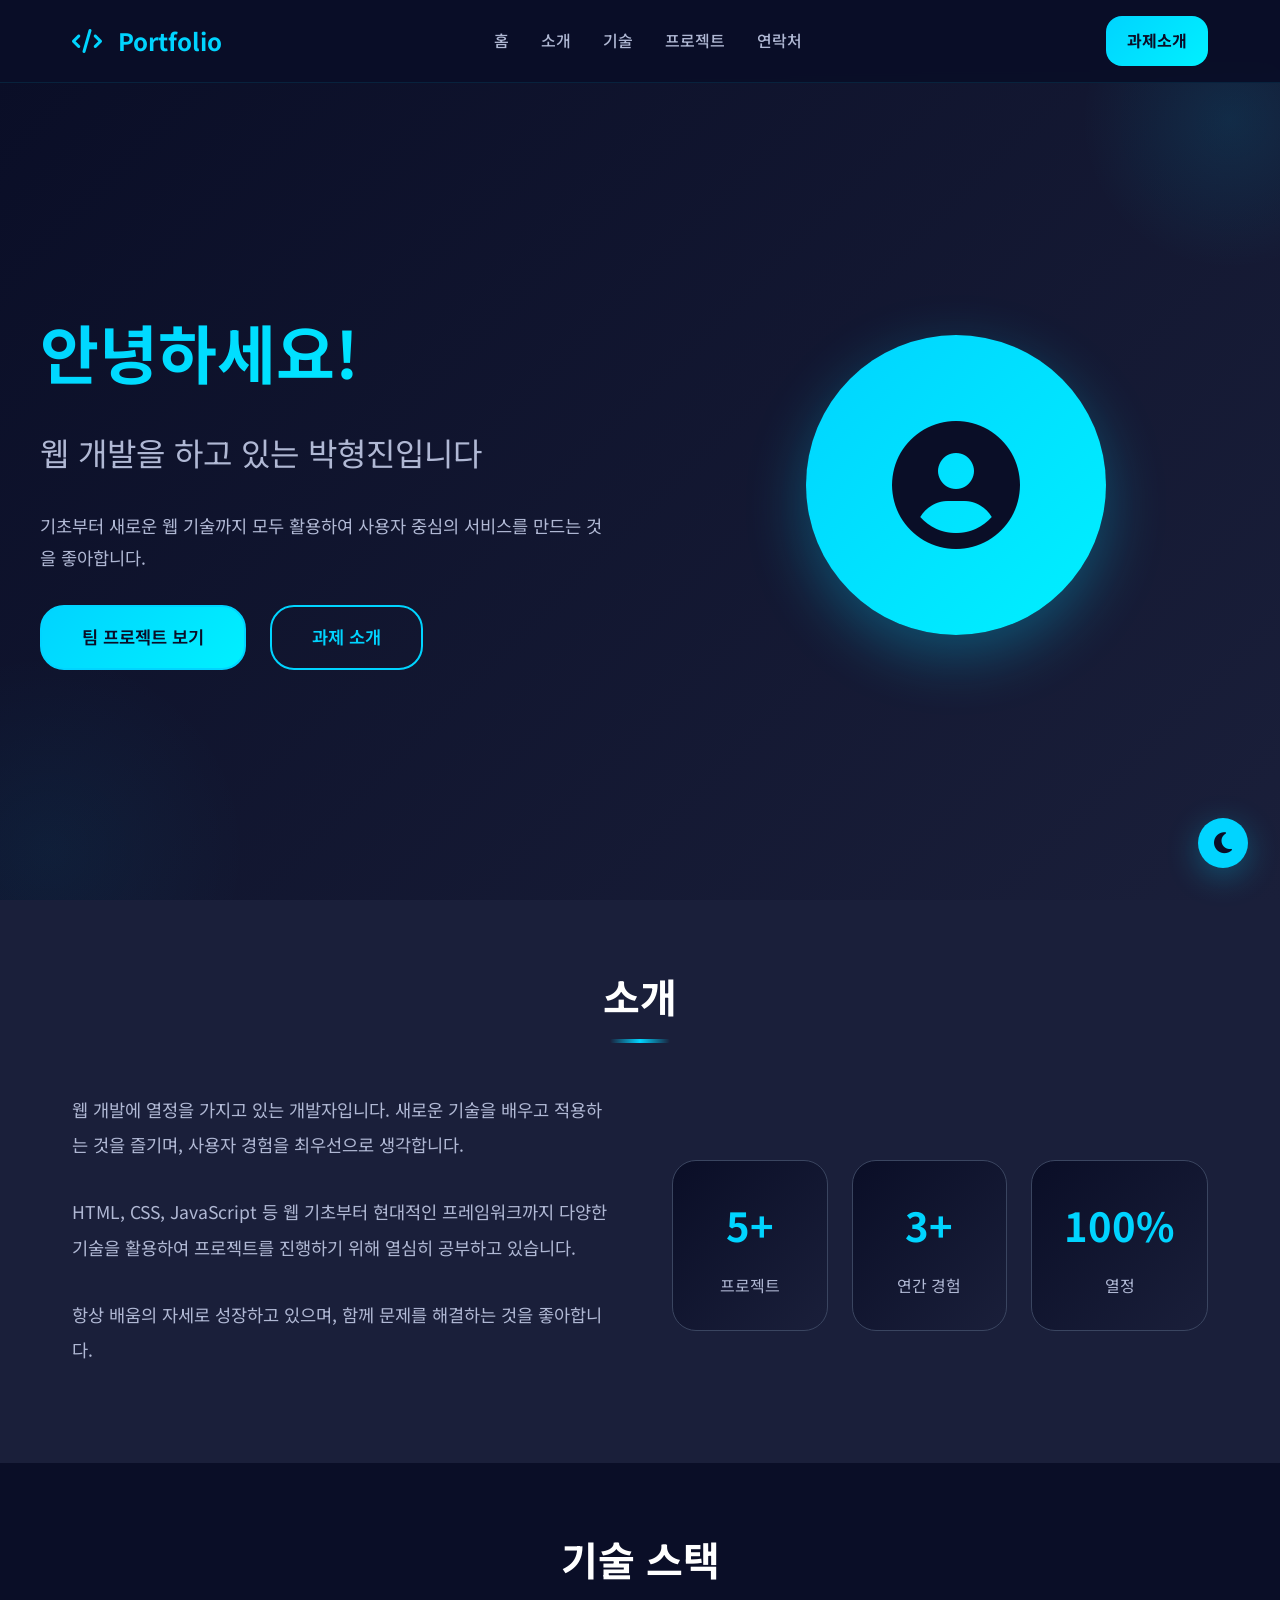
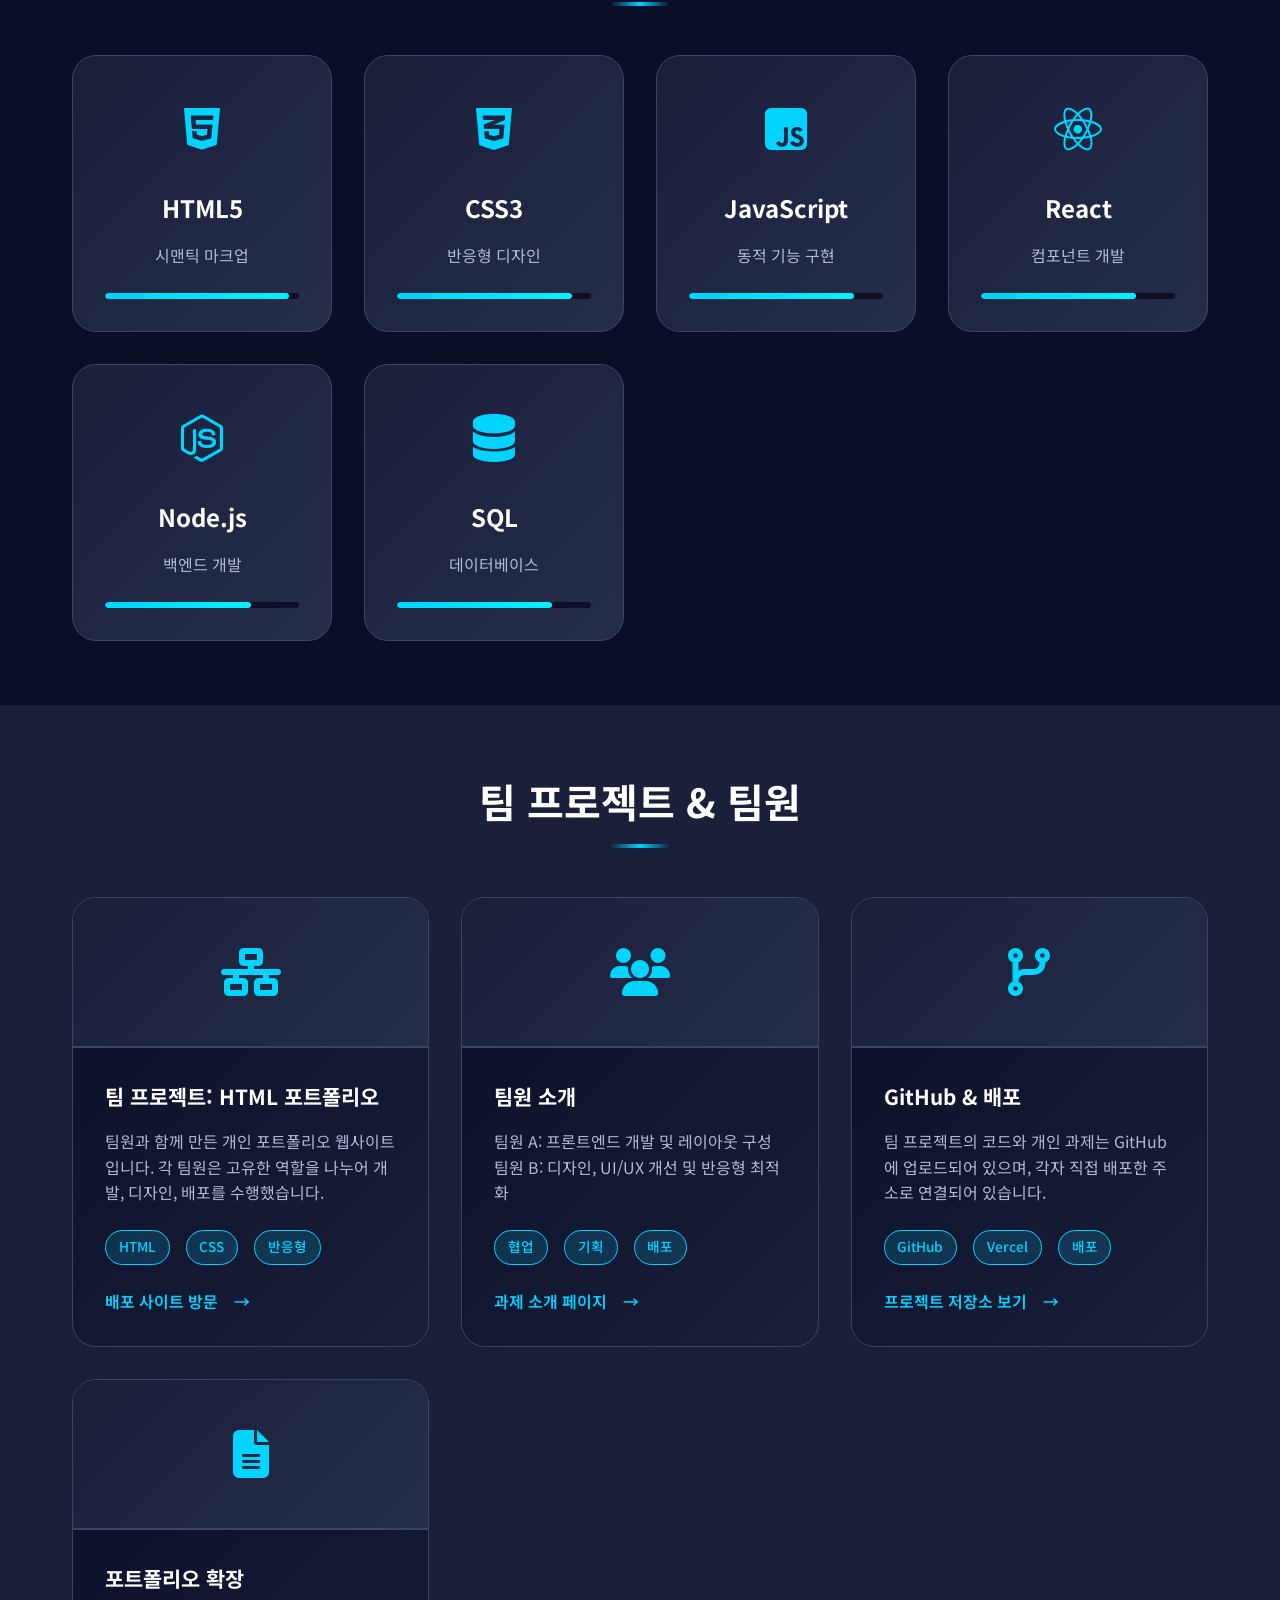
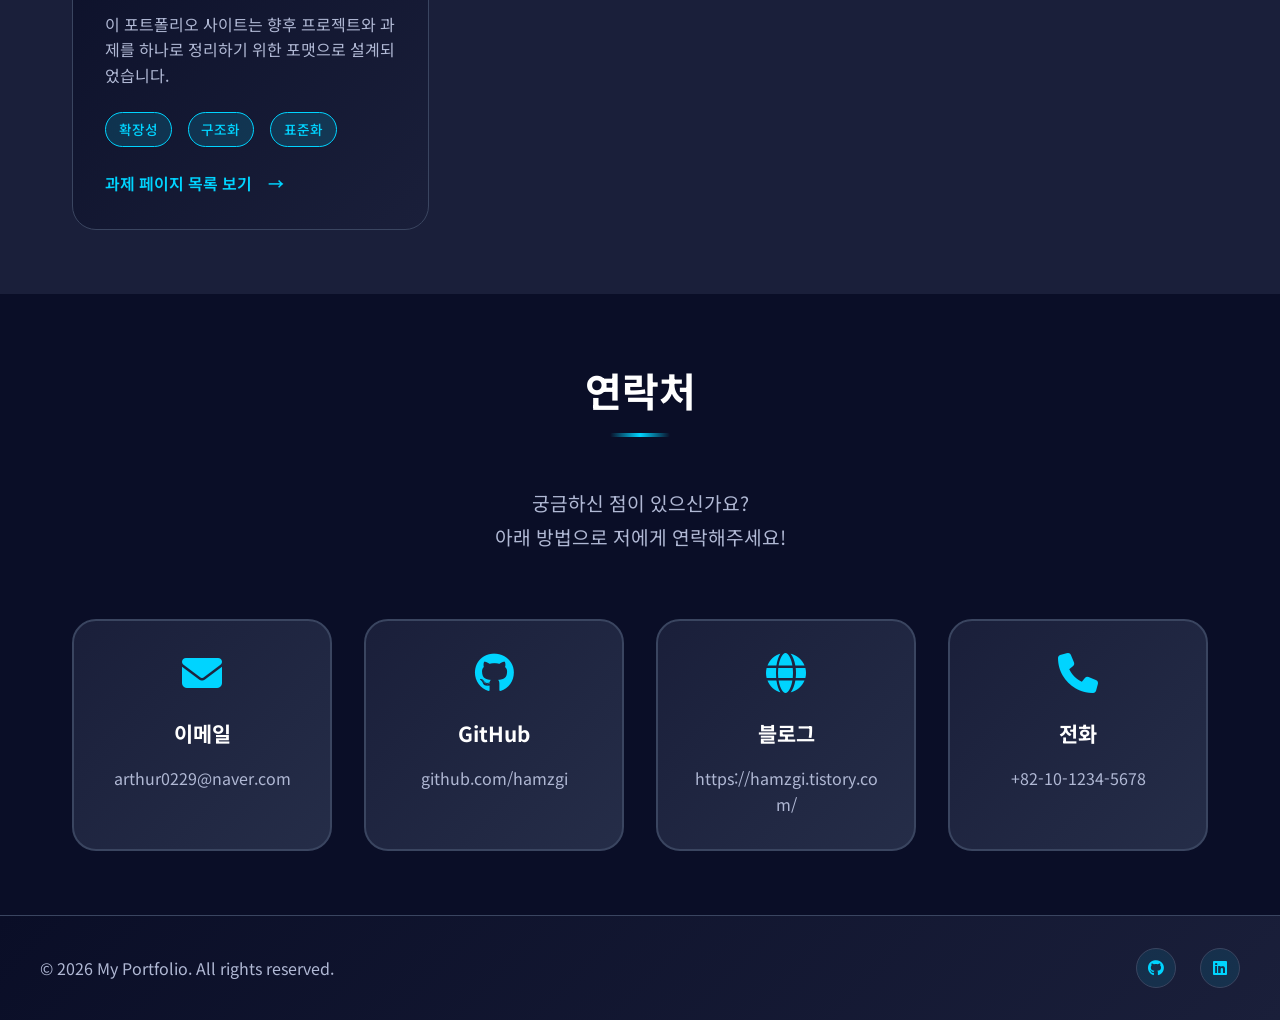
==== index.html @ 6f4d3cb2 "chore: 프로필 이미지용 사진 디렉 추가, 문구 살짝 수정" ====
<!DOCTYPE html>
<html lang="ko">
<head>
    <meta charset="UTF-8">
    <meta name="viewport" content="width=device-width, initial-scale=1.0">
    <title>포트폴리오 - 개인 자기소개</title>
    
    <!-- Google Fonts -->
    <link href="https://fonts.googleapis.com/css2?family=Noto+Sans+KR:wght@400;500;700&family=Poppins:wght@400;600;700&display=swap" rel="stylesheet">
    
    <!-- Font Awesome -->
    <link rel="stylesheet" href="https://cdnjs.cloudflare.com/ajax/libs/font-awesome/6.4.0/css/all.min.css">
    
    <link rel="stylesheet" href="style.css">
</head>
<body>
    <!-- 다크모드 토글 버튼 -->
    <button class="theme-toggle" id="themeToggle" aria-label="테마 전환">
        <i class="fas fa-moon"></i>
    </button>

    <!-- Header & Navigation -->
    <header class="header">
        <nav class="navbar">
            <div class="nav-container">
                <a href="#home" class="logo">
                    <i class="fas fa-code"></i> Portfolio
                </a>
                <ul class="nav-menu">
                    <li><a href="#home" class="nav-link">홈</a></li>
                    <li><a href="#about" class="nav-link">소개</a></li>
                    <li><a href="#skills" class="nav-link">기술</a></li>
                    <li><a href="#projects" class="nav-link">프로젝트</a></li>
                    <li><a href="#contact" class="nav-link">연락처</a></li>
                </ul>
                <a href="assignments.html" class="nav-cta">과제소개</a>
                <div class="hamburger" id="hamburger">
                    <span></span>
                    <span></span>
                    <span></span>
                </div>
            </div>
        </nav>
    </header>

    <!-- Main Content -->
    <main>
        <!-- Hero Section -->
        <section id="home" class="hero">
            <div class="hero-content">
                <div class="hero-text">
                    <h1 class="hero-title">안녕하세요!</h1>
                    <p class="hero-subtitle">웹 개발을 하고 있는 박형진입니다</p>
                    <p class="hero-description">
                        기초부터 새로운 웹 기술까지 모두 활용하여 사용자 중심의 서비스를 만드는 것을 좋아합니다.
                    </p>
                    <div class="hero-buttons">
                        <a href="#projects" class="btn btn-primary">팀 프로젝트 보기</a>
                        <a href="assignments.html" class="btn btn-secondary">과제 소개</a>
                    </div>
                </div>
                <div class="hero-visual">
                    <div class="hero-avatar">
                        <i class="fas fa-user-circle"></i>
                    </div>
                </div>
            </div>
        </section>

        <!-- About Section -->
        <section id="about" class="about">
            <div class="container">
                <h2 class="section-title">소개</h2>
                <div class="about-content">
                    <div class="about-text">
                        <p>
                            웹 개발에 열정을 가지고 있는 개발자입니다. 
                            새로운 기술을 배우고 적용하는 것을 즐기며, 
                            사용자 경험을 최우선으로 생각합니다.
                        </p>
                        <p>
                            HTML, CSS, JavaScript 등 웹 기초부터 
                            현대적인 프레임워크까지 다양한 기술을 활용하여 
                            프로젝트를 진행하기 위해 열심히 공부하고 있습니다.
                        </p>
                        <p>
                            항상 배움의 자세로 성장하고 있으며, 
                            함께 문제를 해결하는 것을 좋아합니다.
                        </p>
                    </div>
                    <div class="about-stats">
                        <div class="stat-card">
                            <div class="stat-number">5+</div>
                            <div class="stat-label">프로젝트</div>
                        </div>
                        <div class="stat-card">
                            <div class="stat-number">3+</div>
                            <div class="stat-label">연간 경험</div>
                        </div>
                        <div class="stat-card">
                            <div class="stat-number">100%</div>
                            <div class="stat-label">열정</div>
                        </div>
                    </div>
                </div>
            </div>
        </section>

        <!-- Skills Section -->
        <section id="skills" class="skills">
            <div class="container">
                <h2 class="section-title">기술 스택</h2>
                <div class="skills-grid">
                    <!-- Frontend -->
                    <div class="skill-card">
                        <div class="skill-icon">
                            <i class="fab fa-html5"></i>
                        </div>
                        <h3>HTML5</h3>
                        <p>시맨틱 마크업</p>
                        <div class="skill-bar">
                            <div class="skill-progress" style="--progress: 95%"></div>
                        </div>
                    </div>

                    <div class="skill-card">
                        <div class="skill-icon">
                            <i class="fab fa-css3-alt"></i>
                        </div>
                        <h3>CSS3</h3>
                        <p>반응형 디자인</p>
                        <div class="skill-bar">
                            <div class="skill-progress" style="--progress: 90%"></div>
                        </div>
                    </div>

                    <div class="skill-card">
                        <div class="skill-icon">
                            <i class="fab fa-js-square"></i>
                        </div>
                        <h3>JavaScript</h3>
                        <p>동적 기능 구현</p>
                        <div class="skill-bar">
                            <div class="skill-progress" style="--progress: 85%"></div>
                        </div>
                    </div>

                    <div class="skill-card">
                        <div class="skill-icon">
                            <i class="fab fa-react"></i>
                        </div>
                        <h3>React</h3>
                        <p>컴포넌트 개발</p>
                        <div class="skill-bar">
                            <div class="skill-progress" style="--progress: 80%"></div>
                        </div>
                    </div>

                    <div class="skill-card">
                        <div class="skill-icon">
                            <i class="fab fa-node-js"></i>
                        </div>
                        <h3>Node.js</h3>
                        <p>백엔드 개발</p>
                        <div class="skill-bar">
                            <div class="skill-progress" style="--progress: 75%"></div>
                        </div>
                    </div>

                    <div class="skill-card">
                        <div class="skill-icon">
                            <i class="fas fa-database"></i>
                        </div>
                        <h3>SQL</h3>
                        <p>데이터베이스</p>
                        <div class="skill-bar">
                            <div class="skill-progress" style="--progress: 80%"></div>
                        </div>
                    </div>
                </div>
            </div>
        </section>

        <!-- Projects Section -->
        <section id="projects" class="projects">
            <div class="container">
                <h2 class="section-title">팀 프로젝트 & 팀원</h2>
                <div class="projects-grid">
                    <div class="project-card">
                        <div class="project-image">
                            <i class="fas fa-network-wired"></i>
                        </div>
                        <div class="project-content">
                            <h3>팀 프로젝트: HTML 포트폴리오</h3>
                            <p>
                                팀원과 함께 만든 개인 포트폴리오 웹사이트입니다.
                                각 팀원은 고유한 역할을 나누어 개발, 디자인, 배포를 수행했습니다.
                            </p>
                            <div class="project-tags">
                                <span class="tag">HTML</span>
                                <span class="tag">CSS</span>
                                <span class="tag">반응형</span>
                            </div>
                            <a href="https://4-html-psi.vercel.app/" target="_blank" rel="noopener noreferrer" class="project-link">배포 사이트 방문</a>
                        </div>
                    </div>

                    <div class="project-card">
                        <div class="project-image">
                            <i class="fas fa-users"></i>
                        </div>
                        <div class="project-content">
                            <h3>팀원 소개</h3>
                            <p>
                                팀원 A: 프론트엔드 개발 및 레이아웃 구성
                                팀원 B: 디자인, UI/UX 개선 및 반응형 최적화
                            </p>
                            <div class="project-tags">
                                <span class="tag">협업</span>
                                <span class="tag">기획</span>
                                <span class="tag">배포</span>
                            </div>
                            <a href="assignments.html" class="project-link">과제 소개 페이지</a>
                        </div>
                    </div>

                    <div class="project-card">
                        <div class="project-image">
                            <i class="fas fa-code-branch"></i>
                        </div>
                        <div class="project-content">
                            <h3>GitHub & 배포</h3>
                            <p>
                                팀 프로젝트의 코드와 개인 과제는 GitHub에 업로드되어 있으며,
                                각자 직접 배포한 주소로 연결되어 있습니다.
                            </p>
                            <div class="project-tags">
                                <span class="tag">GitHub</span>
                                <span class="tag">Vercel</span>
                                <span class="tag">배포</span>
                            </div>
                            <a href="https://github.com/hamzgi/-4.-HTML-" target="_blank" rel="noopener noreferrer" class="project-link">프로젝트 저장소 보기</a>
                        </div>
                    </div>

                    <div class="project-card">
                        <div class="project-image">
                            <i class="fas fa-file-alt"></i>
                        </div>
                        <div class="project-content">
                            <h3>포트폴리오 확장</h3>
                            <p>
                                이 포트폴리오 사이트는 향후 프로젝트와 과제를
                                하나로 정리하기 위한 포맷으로 설계되었습니다.
                            </p>
                            <div class="project-tags">
                                <span class="tag">확장성</span>
                                <span class="tag">구조화</span>
                                <span class="tag">표준화</span>
                            </div>
                            <a href="assignments.html" class="project-link">과제 페이지 목록 보기</a>
                        </div>
                    </div>
                </div>
            </div>
        </section>

        <!-- Contact Section -->
        <section id="contact" class="contact">
            <div class="container">
                <h2 class="section-title">연락처</h2>
                <div class="contact-content">
                    <p class="contact-intro">
                        궁금하신 점이 있으신가요?<br>
                        아래 방법으로 저에게 연락해주세요!
                    </p>
                    <div class="contact-methods">
                        <a href="mailto:arthur0229@naver.com" class="contact-card">
                            <i class="fas fa-envelope"></i>
                            <h3>이메일</h3>
                            <p>arthur0229@naver.com</p>
                        </a>
                        <a href="https://github.com/hamzgi" target="_blank" rel="noopener noreferrer" class="contact-card">
                            <i class="fab fa-github"></i>
                            <h3>GitHub</h3>
                            <p>github.com/hamzgi</p>
                        </a>
                        <a href="https://hamzgi.tistory.com/" target="_blank" rel="noopener noreferrer" class="contact-card">
                            <i class="fas fa-globe"></i>
                            <h3>블로그</h3>
                            <p>https://hamzgi.tistory.com/</p>
                        </a>
                        <a href="tel:+82-10-1234-5678" class="contact-card">
                            <i class="fas fa-phone"></i>
                            <h3>전화</h3>
                            <p>+82-10-1234-5678</p>
                        </a>
                    </div>
                </div>
            </div>
        </section>
    </main>

    <!-- Footer -->
    <footer class="footer">
        <div class="footer-content">
            <p>&copy; 2026 My Portfolio. All rights reserved.</p>
            <div class="social-links">
                <a href="https://github.com" target="_blank" rel="noopener noreferrer" aria-label="GitHub">
                    <i class="fab fa-github"></i>
                </a>
                <a href="https://www.linkedin.com/in/%ED%98%95%EC%A7%84-%EB%B0%95-b14102368/" target="_blank" rel="noopener noreferrer" aria-label="LinkedIn">
                    <i class="fab fa-linkedin"></i>
                </a>
            </div>
        </div>
    </footer>

    <script src="script.js"></script>
</body>
</html>
---- style.css ----
:root {
    /* Colors - Dark Mode */
    --bg-primary: #0a0e27;
    --bg-secondary: #1a1f3a;
    --bg-tertiary: #252d48;
    --text-primary: #ffffff;
    --text-secondary: #b0b8d4;
    --accent: #00d4ff;
    --accent-hover: #00f0ff;
    --border-color: #3a4560;
    
    /* Light Mode Colors */
    --light-bg-primary: #ffffff;
    --light-bg-secondary: #f5f7fa;
    --light-bg-tertiary: #e8edf5;
    --light-text-primary: #0a0e27;
    --light-text-secondary: #5a6376;
    --light-border-color: #d4dce8;
    
    /* Spacing */
    --spacing-xs: 0.5rem;
    --spacing-sm: 1rem;
    --spacing-md: 1.5rem;
    --spacing-lg: 2rem;
    --spacing-xl: 3rem;
    --spacing-xxl: 4rem;
    
    /* Transitions */
    --transition: all 0.3s ease;
    --transition-smooth: all 0.5s cubic-bezier(0.25, 0.46, 0.45, 0.94);
    
    /* Border Radius */
    --radius-sm: 0.5rem;
    --radius-md: 1rem;
    --radius-lg: 1.5rem;
}

body.light-mode {
    --bg-primary: #ffffff;
    --bg-secondary: #f5f7fa;
    --bg-tertiary: #e8edf5;
    --text-primary: #0a0e27;
    --text-secondary: #5a6376;
    --border-color: #d4dce8;
}

* {
    margin: 0;
    padding: 0;
    box-sizing: border-box;
}

html {
    scroll-behavior: smooth;
}

body {
    font-family: 'Noto Sans KR', sans-serif;
    background-color: var(--bg-primary);
    color: var(--text-primary);
    line-height: 1.6;
    transition: var(--transition);
}

/* ==================== Header & Navigation ==================== */
.header {
    position: fixed;
    top: 0;
    left: 0;
    right: 0;
    background-color: rgba(10, 14, 39, 0.95);
    backdrop-filter: blur(10px);
    z-index: 1000;
    border-bottom: 1px solid rgba(0, 212, 255, 0.1);
    transition: var(--transition);
}

body.light-mode .header {
    background-color: rgba(255, 255, 255, 0.95);
    border-bottom-color: rgba(0, 212, 255, 0.2);
}

.navbar {
    padding: 1rem 0;
}

.nav-container {
    max-width: 1200px;
    margin: 0 auto;
    padding: 0 var(--spacing-lg);
    display: flex;
    justify-content: space-between;
    align-items: center;
}

.logo {
    font-size: 1.5rem;
    font-weight: 700;
    color: var(--accent);
    text-decoration: none;
    display: flex;
    align-items: center;
    gap: var(--spacing-sm);
    transition: var(--transition);
}

.logo:hover {
    color: var(--accent-hover);
    transform: translateY(-2px);
}

.nav-menu {
    display: flex;
    list-style: none;
    gap: var(--spacing-lg);
}

.nav-link {
    text-decoration: none;
    color: var(--text-secondary);
    transition: var(--transition);
    font-weight: 500;
    position: relative;
}

.nav-cta {
    margin-left: var(--spacing-lg);
    padding: 0.75rem 1.3rem;
    border-radius: var(--radius-md);
    background: linear-gradient(135deg, var(--accent), var(--accent-hover));
    color: var(--bg-primary);
    text-decoration: none;
    font-weight: 700;
    transition: var(--transition);
}

.nav-cta:hover {
    transform: translateY(-2px);
    box-shadow: 0 10px 25px rgba(0, 212, 255, 0.25);
}

.nav-link:hover {
    color: var(--accent);
}

.nav-link::after {
    content: '';
    position: absolute;
    bottom: -5px;
    left: 0;
    width: 0;
    height: 2px;
    background-color: var(--accent);
    transition: width 0.3s ease;
}

.nav-link:hover::after {
    width: 100%;
}

.hamburger {
    display: none;
    flex-direction: column;
    cursor: pointer;
}

.hamburger span {
    width: 25px;
    height: 3px;
    background-color: var(--text-primary);
    margin: 3px 0;
    transition: var(--transition);
    border-radius: 2px;
}

.hamburger.active span:nth-child(1) {
    transform: rotate(-45deg) translate(-8px, 8px);
}

.hamburger.active span:nth-child(2) {
    opacity: 0;
}

.hamburger.active span:nth-child(3) {
    transform: rotate(45deg) translate(-7px, -7px);
}

/* Theme Toggle Button */
.theme-toggle {
    position: fixed;
    bottom: 2rem;
    right: 2rem;
    width: 50px;
    height: 50px;
    border-radius: 50%;
    background-color: var(--accent);
    border: none;
    color: var(--bg-primary);
    font-size: 1.5rem;
    cursor: pointer;
    display: flex;
    align-items: center;
    justify-content: center;
    z-index: 999;
    transition: var(--transition);
    box-shadow: 0 8px 32px rgba(0, 212, 255, 0.3);
}

.theme-toggle:hover {
    background-color: var(--accent-hover);
    transform: scale(1.1) rotate(20deg);
    box-shadow: 0 12px 40px rgba(0, 212, 255, 0.5);
}

/* ==================== Main Layout ==================== */
main {
    margin-top: 70px;
}

.container {
    max-width: 1200px;
    margin: 0 auto;
    padding: 0 var(--spacing-lg);
}

.section-title {
    font-size: 2.5rem;
    font-weight: 700;
    text-align: center;
    margin-bottom: var(--spacing-xxl);
    position: relative;
    display: inline-block;
    width: 100%;
}

.section-title::before {
    content: '';
    position: absolute;
    bottom: -15px;
    left: 50%;
    transform: translateX(-50%);
    width: 60px;
    height: 4px;
    background: linear-gradient(90deg, transparent, var(--accent), transparent);
    border-radius: 2px;
}

/* ==================== Hero Section ==================== */
.hero {
    padding: var(--spacing-xxl) var(--spacing-lg);
    min-height: calc(100vh - 70px);
    display: flex;
    align-items: center;
    justify-content: center;
    background: linear-gradient(135deg, var(--bg-primary) 0%, var(--bg-secondary) 100%);
    position: relative;
    overflow: hidden;
}

.hero::before {
    content: '';
    position: absolute;
    width: 300px;
    height: 300px;
    background: radial-gradient(circle, rgba(0, 212, 255, 0.1) 0%, transparent 70%);
    border-radius: 50%;
    top: -100px;
    right: -100px;
    animation: float 6s ease-in-out infinite;
}

.hero::after {
    content: '';
    position: absolute;
    width: 400px;
    height: 400px;
    background: radial-gradient(circle, rgba(0, 212, 255, 0.05) 0%, transparent 70%);
    border-radius: 50%;
    bottom: -150px;
    left: -150px;
    animation: float 8s ease-in-out infinite reverse;
}

.hero-content {
    display: grid;
    grid-template-columns: 1fr 1fr;
    gap: var(--spacing-xxl);
    align-items: center;
    position: relative;
    z-index: 1;
    max-width: 1200px;
    width: 100%;
}

.hero-title {
    font-size: 4rem;
    font-weight: 700;
    margin-bottom: var(--spacing-md);
    background: linear-gradient(135deg, var(--accent), var(--accent-hover));
    -webkit-background-clip: text;
    -webkit-text-fill-color: transparent;
    background-clip: text;
    animation: slideInUp 0.8s ease-out;
}

.hero-subtitle {
    font-size: 2rem;
    color: var(--text-secondary);
    margin-bottom: var(--spacing-lg);
    animation: slideInUp 0.8s ease-out 0.2s backwards;
}

.hero-description {
    font-size: 1.1rem;
    color: var(--text-secondary);
    margin-bottom: var(--spacing-lg);
    line-height: 1.8;
    animation: slideInUp 0.8s ease-out 0.4s backwards;
}

.hero-buttons {
    display: flex;
    gap: var(--spacing-md);
    margin-top: var(--spacing-lg);
    animation: slideInUp 0.8s ease-out 0.6s backwards;
}

.btn {
    padding: 1rem 2.5rem;
    border-radius: var(--radius-lg);
    font-size: 1.1rem;
    font-weight: 600;
    text-decoration: none;
    display: inline-flex;
    align-items: center;
    justify-content: center;
    cursor: pointer;
    border: none;
    transition: var(--transition);
    position: relative;
    overflow: hidden;
}

.btn::before {
    content: '';
    position: absolute;
    top: 0;
    left: -100%;
    width: 100%;
    height: 100%;
    background-color: rgba(255, 255, 255, 0.2);
    transition: left 0.3s ease;
}

.btn:hover::before {
    left: 100%;
}

.btn-primary {
    background: linear-gradient(135deg, var(--accent), var(--accent-hover));
    color: var(--bg-primary);
    border: 2px solid var(--accent);
}

.btn-primary:hover {
    box-shadow: 0 10px 30px rgba(0, 212, 255, 0.4);
    transform: translateY(-3px);
}

.btn-secondary {
    background-color: transparent;
    color: var(--accent);
    border: 2px solid var(--accent);
}

.btn-secondary:hover {
    background-color: rgba(0, 212, 255, 0.1);
    box-shadow: 0 10px 30px rgba(0, 212, 255, 0.2);
    transform: translateY(-3px);
}

.hero-visual {
    display: flex;
    justify-content: center;
    align-items: center;
}

.hero-avatar {
    width: 300px;
    height: 300px;
    border-radius: 50%;
    background: linear-gradient(135deg, var(--accent), var(--accent-hover));
    display: flex;
    align-items: center;
    justify-content: center;
    font-size: 8rem;
    color: var(--bg-primary);
    animation: float 4s ease-in-out infinite;
    box-shadow: 0 20px 60px rgba(0, 212, 255, 0.3);
    position: relative;
}

.hero-avatar::before {
    content: '';
    position: absolute;
    inset: -5px;
    border-radius: 50%;
    background: linear-gradient(90deg, var(--accent), var(--accent-hover), var(--accent));
    opacity: 0;
    animation: pulse 2s ease-in-out infinite;
}

/* ==================== About Section ==================== */
.about {
    padding: var(--spacing-xxl) var(--spacing-lg);
    background-color: var(--bg-secondary);
}

.about-content {
    display: grid;
    grid-template-columns: 1fr 1fr;
    gap: var(--spacing-xxl);
    align-items: center;
}

.about-text {
    font-size: 1.1rem;
    line-height: 2;
    color: var(--text-secondary);
}

.about-text p {
    margin-bottom: var(--spacing-lg);
    transition: var(--transition);
}

.about-text p:hover {
    color: var(--accent);
}

.about-stats {
    display: grid;
    grid-template-columns: repeat(3, 1fr);
    gap: var(--spacing-md);
}

.stat-card {
    background: linear-gradient(135deg, var(--bg-primary), var(--bg-secondary));
    padding: var(--spacing-lg);
    border-radius: var(--radius-lg);
    border: 1px solid var(--border-color);
    text-align: center;
    transition: var(--transition);
    cursor: pointer;
}

.stat-card:hover {
    border-color: var(--accent);
    transform: translateY(-5px);
    box-shadow: 0 10px 30px rgba(0, 212, 255, 0.2);
}

.stat-number {
    font-size: 2.5rem;
    font-weight: 700;
    color: var(--accent);
    margin-bottom: var(--spacing-sm);
}

.stat-label {
    color: var(--text-secondary);
    font-size: 1rem;
}

/* ==================== Skills Section ==================== */
.skills {
    padding: var(--spacing-xxl) var(--spacing-lg);
}

.skills-grid {
    display: grid;
    grid-template-columns: repeat(auto-fit, minmax(250px, 1fr));
    gap: var(--spacing-lg);
}

.skill-card {
    background: linear-gradient(135deg, var(--bg-secondary), var(--bg-tertiary));
    padding: var(--spacing-lg);
    border-radius: var(--radius-lg);
    border: 1px solid var(--border-color);
    text-align: center;
    transition: var(--transition);
    cursor: pointer;
    position: relative;
    overflow: hidden;
    text-decoration: none;
    color: inherit;
    display: block;
}

.skill-card::before {
    content: '';
    position: absolute;
    top: -100%;
    left: 0;
    right: 0;
    height: 2px;
    background: linear-gradient(90deg, transparent, var(--accent), transparent);
    transition: top 0.6s ease;
}

.skill-card:hover {
    border-color: var(--accent);
    transform: translateY(-8px);
    box-shadow: 0 15px 40px rgba(0, 212, 255, 0.2);
}

.skill-card:hover::before {
    top: 0;
}

.skill-icon {
    font-size: 3rem;
    color: var(--accent);
    margin-bottom: var(--spacing-md);
    transition: var(--transition);
}

.skill-card:hover .skill-icon {
    transform: scale(1.2) rotateY(360deg);
    animation: spin 0.6s ease-in-out;
}

.skill-card h3 {
    font-size: 1.5rem;
    margin-bottom: var(--spacing-sm);
}

.skill-card p {
    color: var(--text-secondary);
    margin-bottom: var(--spacing-md);
}

.skill-bar {
    height: 6px;
    background-color: var(--bg-primary);
    border-radius: 3px;
    overflow: hidden;
    position: relative;
}

.skill-progress {
    height: 100%;
    background: linear-gradient(90deg, var(--accent), var(--accent-hover));
    border-radius: 3px;
    width: var(--progress);
    animation: fillProgress 1.5s ease-out forwards;
}

/* ==================== Projects Section ==================== */
.projects {
    padding: var(--spacing-xxl) var(--spacing-lg);
    background-color: var(--bg-secondary);
}

.projects-grid {
    display: grid;
    grid-template-columns: repeat(auto-fit, minmax(300px, 1fr));
    gap: var(--spacing-lg);
}

.project-card {
    background: linear-gradient(135deg, var(--bg-primary), var(--bg-secondary));
    border: 1px solid var(--border-color);
    border-radius: var(--radius-lg);
    overflow: hidden;
    transition: var(--transition);
    cursor: pointer;
    display: flex;
    flex-direction: column;
}

.project-card:hover {
    border-color: var(--accent);
    box-shadow: 0 20px 50px rgba(0, 212, 255, 0.3);
    transform: translateY(-10px);
}

.project-image {
    height: 150px;
    background: linear-gradient(135deg, var(--bg-secondary), var(--bg-tertiary));
    display: flex;
    align-items: center;
    justify-content: center;
    font-size: 3rem;
    color: var(--accent);
    border-bottom: 2px solid var(--border-color);
    transition: var(--transition);
}

.project-card:hover .project-image {
    background: linear-gradient(135deg, var(--accent), var(--accent-hover));
    color: var(--bg-primary);
    transform: scale(1.1);
}

.project-content {
    padding: var(--spacing-lg);
    flex-grow: 1;
    display: flex;
    flex-direction: column;
}

.project-content h3 {
    font-size: 1.3rem;
    margin-bottom: var(--spacing-sm);
    color: var(--text-primary);
}

.project-content p {
    color: var(--text-secondary);
    margin-bottom: var(--spacing-md);
    line-height: 1.6;
    flex-grow: 1;
}

.project-tags {
    display: flex;
    flex-wrap: wrap;
    gap: var(--spacing-sm);
    margin-bottom: var(--spacing-md);
}

.tag {
    display: inline-block;
    padding: 0.35rem 0.8rem;
    background-color: rgba(0, 212, 255, 0.15);
    color: var(--accent);
    border-radius: 20px;
    font-size: 0.85rem;
    font-weight: 500;
    transition: var(--transition);
    border: 1px solid var(--accent);
}

.tag:hover {
    background-color: rgba(0, 212, 255, 0.3);
    transform: translateY(-2px);
}

.project-link {
    color: var(--accent);
    text-decoration: none;
    font-weight: 600;
    display: inline-flex;
    align-items: center;
    gap: var(--spacing-sm);
    transition: var(--transition);
    align-self: flex-start;
}

.project-link:hover {
    color: var(--accent-hover);
    transform: translateX(5px);
}

.project-link::after {
    content: '→';
    transition: var(--transition);
}

.project-link:hover::after {
    transform: translateX(5px);
}

/* ==================== Contact Section ==================== */
.contact {
    padding: var(--spacing-xxl) var(--spacing-lg);
}

.contact-intro {
    text-align: center;
    font-size: 1.2rem;
    color: var(--text-secondary);
    margin-bottom: var(--spacing-xxl);
    line-height: 1.8;
}

.contact-methods {
    display: grid;
    grid-template-columns: repeat(auto-fit, minmax(250px, 1fr));
    gap: var(--spacing-lg);
}

.contact-card {
    background: linear-gradient(135deg, var(--bg-secondary), var(--bg-tertiary));
    padding: var(--spacing-lg);
    border-radius: var(--radius-lg);
    border: 2px solid var(--border-color);
    text-align: center;
    text-decoration: none;
    color: inherit;
    transition: var(--transition);
    cursor: pointer;
}

.contact-card:hover {
    border-color: var(--accent);
    transform: translateY(-8px);
    box-shadow: 0 15px 40px rgba(0, 212, 255, 0.2);
}

.contact-card i {
    font-size: 2.5rem;
    color: var(--accent);
    margin-bottom: var(--spacing-md);
    transition: var(--transition);
    display: block;
}

.contact-card:hover i {
    transform: rotateY(360deg) scale(1.2);
    animation: spin 0.6s ease-in-out;
}

.contact-card h3 {
    font-size: 1.3rem;
    margin-bottom: var(--spacing-sm);
}

.contact-card p {
    color: var(--text-secondary);
    word-break: break-all;
}

/* ==================== Footer ==================== */
.footer {
    background: linear-gradient(135deg, var(--bg-primary), var(--bg-secondary));
    padding: var(--spacing-lg);
    border-top: 1px solid var(--border-color);
}

.footer-content {
    max-width: 1200px;
    margin: 0 auto;
    display: flex;
    justify-content: space-between;
    align-items: center;
    flex-wrap: wrap;
    gap: var(--spacing-lg);
    text-align: center;
}

.footer-content p {
    color: var(--text-secondary);
}

.social-links {
    display: flex;
    gap: var(--spacing-md);
    justify-content: center;
}

.social-links a {
    width: 40px;
    height: 40px;
    border-radius: 50%;
    background-color: rgba(0, 212, 255, 0.1);
    color: var(--accent);
    display: flex;
    align-items: center;
    justify-content: center;
    text-decoration: none;
    transition: var(--transition);
    border: 1px solid var(--border-color);
}

.social-links a:hover {
    background-color: var(--accent);
    color: var(--bg-primary);
    transform: translateY(-5px) scale(1.1);
    box-shadow: 0 10px 25px rgba(0, 212, 255, 0.3);
}

/* ==================== Animations ==================== */
@keyframes slideInUp {
    from {
        opacity: 0;
        transform: translateY(30px);
    }
    to {
        opacity: 1;
        transform: translateY(0);
    }
}

@keyframes float {
    0%, 100% {
        transform: translateY(0px);
    }
    50% {
        transform: translateY(-30px);
    }
}

@keyframes pulse {
    0%, 100% {
        opacity: 0;
        transform: scale(1);
    }
    50% {
        opacity: 0.5;
        transform: scale(1.2);
    }
}

@keyframes fillProgress {
    from {
        width: 0;
    }
    to {
        width: var(--progress);
    }
}

@keyframes spin {
    from {
        transform: rotateY(0deg);
    }
    to {
        transform: rotateY(360deg);
    }
}

/* ==================== Responsive Design ==================== */
@media (max-width: 768px) {
    .header {
        padding: 1rem 0;
    }

    .nav-menu {
        position: fixed;
        left: -100%;
        top: 70px;
        flex-direction: column;
        background-color: var(--bg-primary);
        width: 100%;
        text-align: center;
        transition: 0.3s;
        gap: 0;
        padding: 2rem 0;
        box-shadow: 0 10px 27px rgba(0, 212, 255, 0.2);
    }

    .nav-menu.active {
        left: 0;
    }

    .nav-menu li {
        padding: 1rem 0;
        border-bottom: 1px solid var(--border-color);
    }

    .hamburger {
        display: flex;
    }

    .section-title {
        font-size: 2rem;
    }

    .hero-content {
        grid-template-columns: 1fr;
        padding: 2rem 0;
    }

    .hero-title {
        font-size: 2.5rem;
    }

    .hero-subtitle {
        font-size: 1.5rem;
    }

    .hero-buttons {
        flex-direction: column;
    }

    .hero-avatar {
        width: 200px;
        height: 200px;
        font-size: 5rem;
    }

    .about-content {
        grid-template-columns: 1fr;
    }

    .about-stats {
        grid-template-columns: repeat(3, 1fr);
        gap: var(--spacing-sm);
    }

    .stat-card {
        padding: var(--spacing-md);
    }

    .stat-number {
        font-size: 2rem;
    }

    .skills-grid {
        grid-template-columns: repeat(auto-fit, minmax(200px, 1fr));
        gap: var(--spacing-md);
    }

    .projects-grid {
        grid-template-columns: 1fr;
    }

    .contact-methods {
        grid-template-columns: 1fr;
    }

    .footer-content {
        flex-direction: column;
    }

    .nav-link::after {
        display: none;
    }
}

@media (max-width: 480px) {
    .hero-title {
        font-size: 2rem;
    }

    .hero-subtitle {
        font-size: 1.2rem;
    }

    .section-title {
        font-size: 1.5rem;
    }

    .btn {
        padding: 0.8rem 1.5rem;
        font-size: 1rem;
    }

    .about-stats {
        grid-template-columns: 1fr;
    }

    .hero-avatar {
        width: 150px;
        height: 150px;
        font-size: 3.5rem;
    }

    .skills-grid {
        grid-template-columns: 1fr;
    }

    main {
        margin-top: 60px;
    }
}
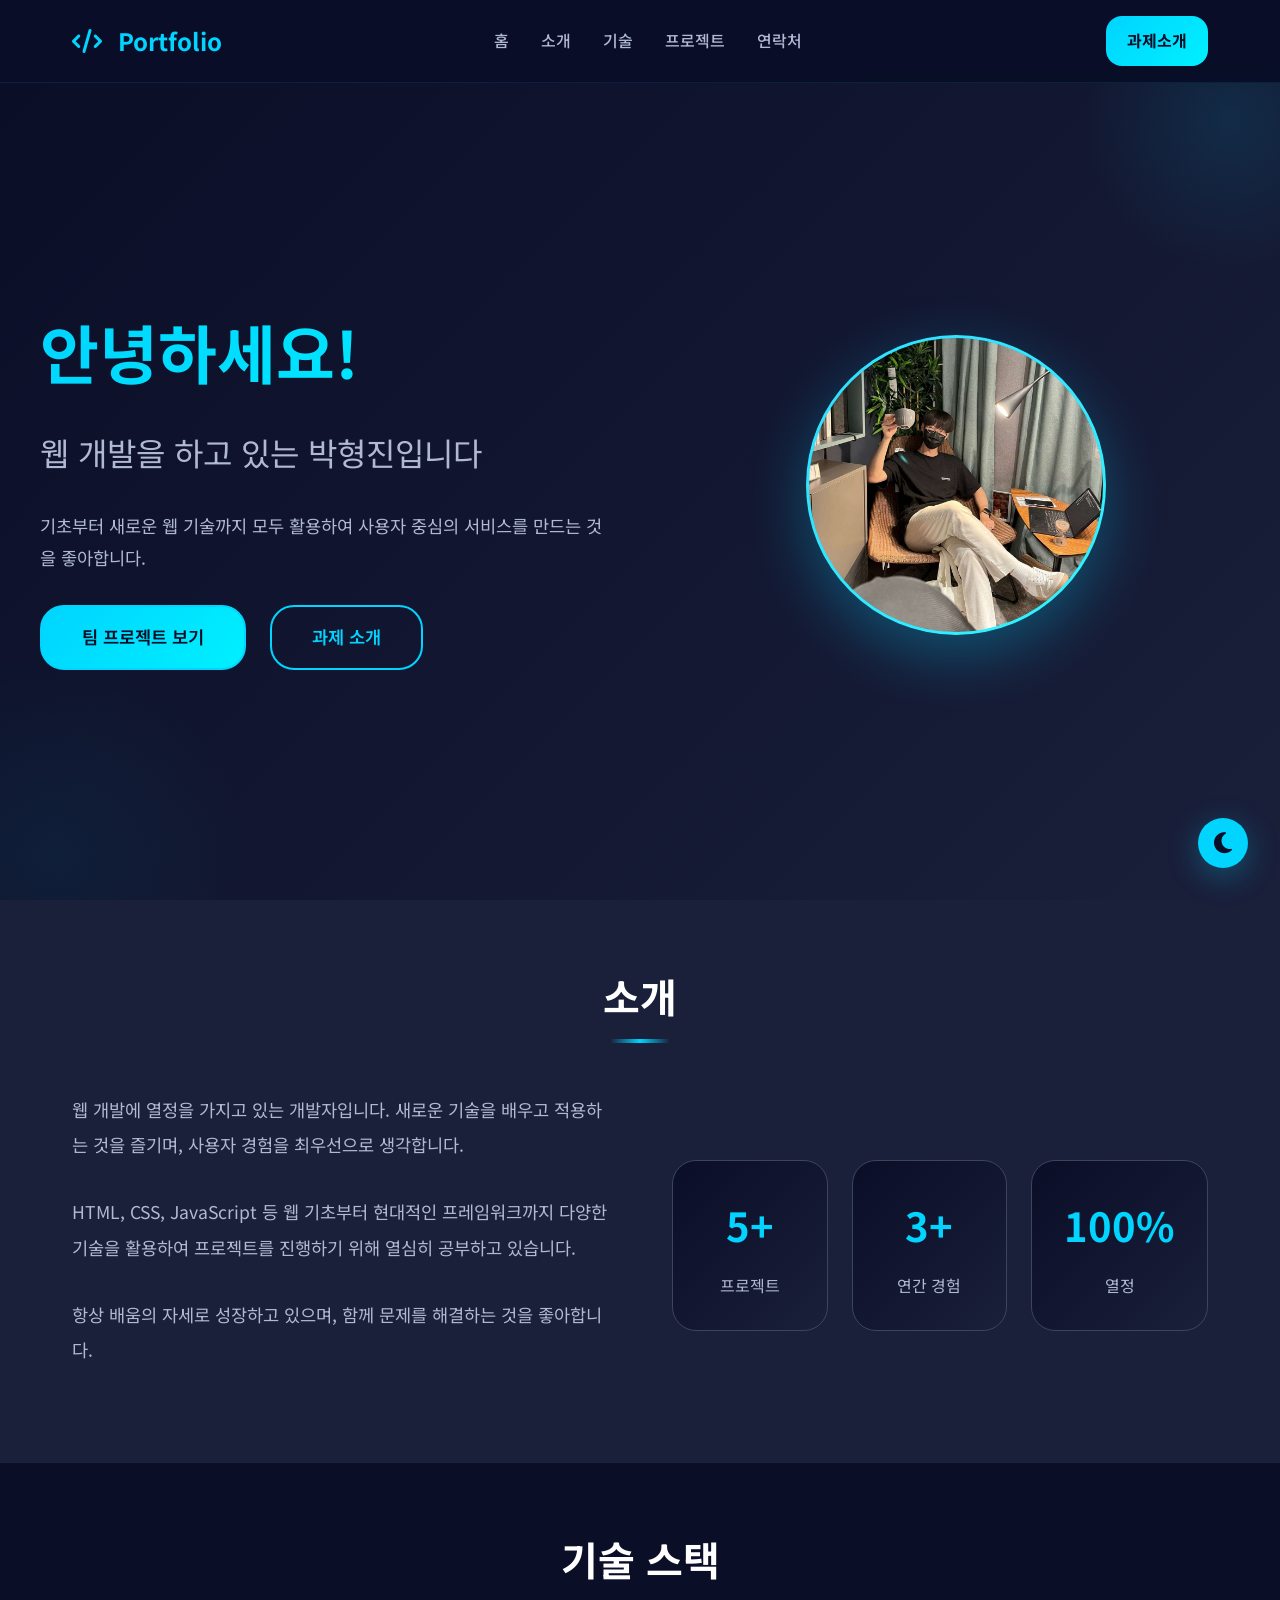
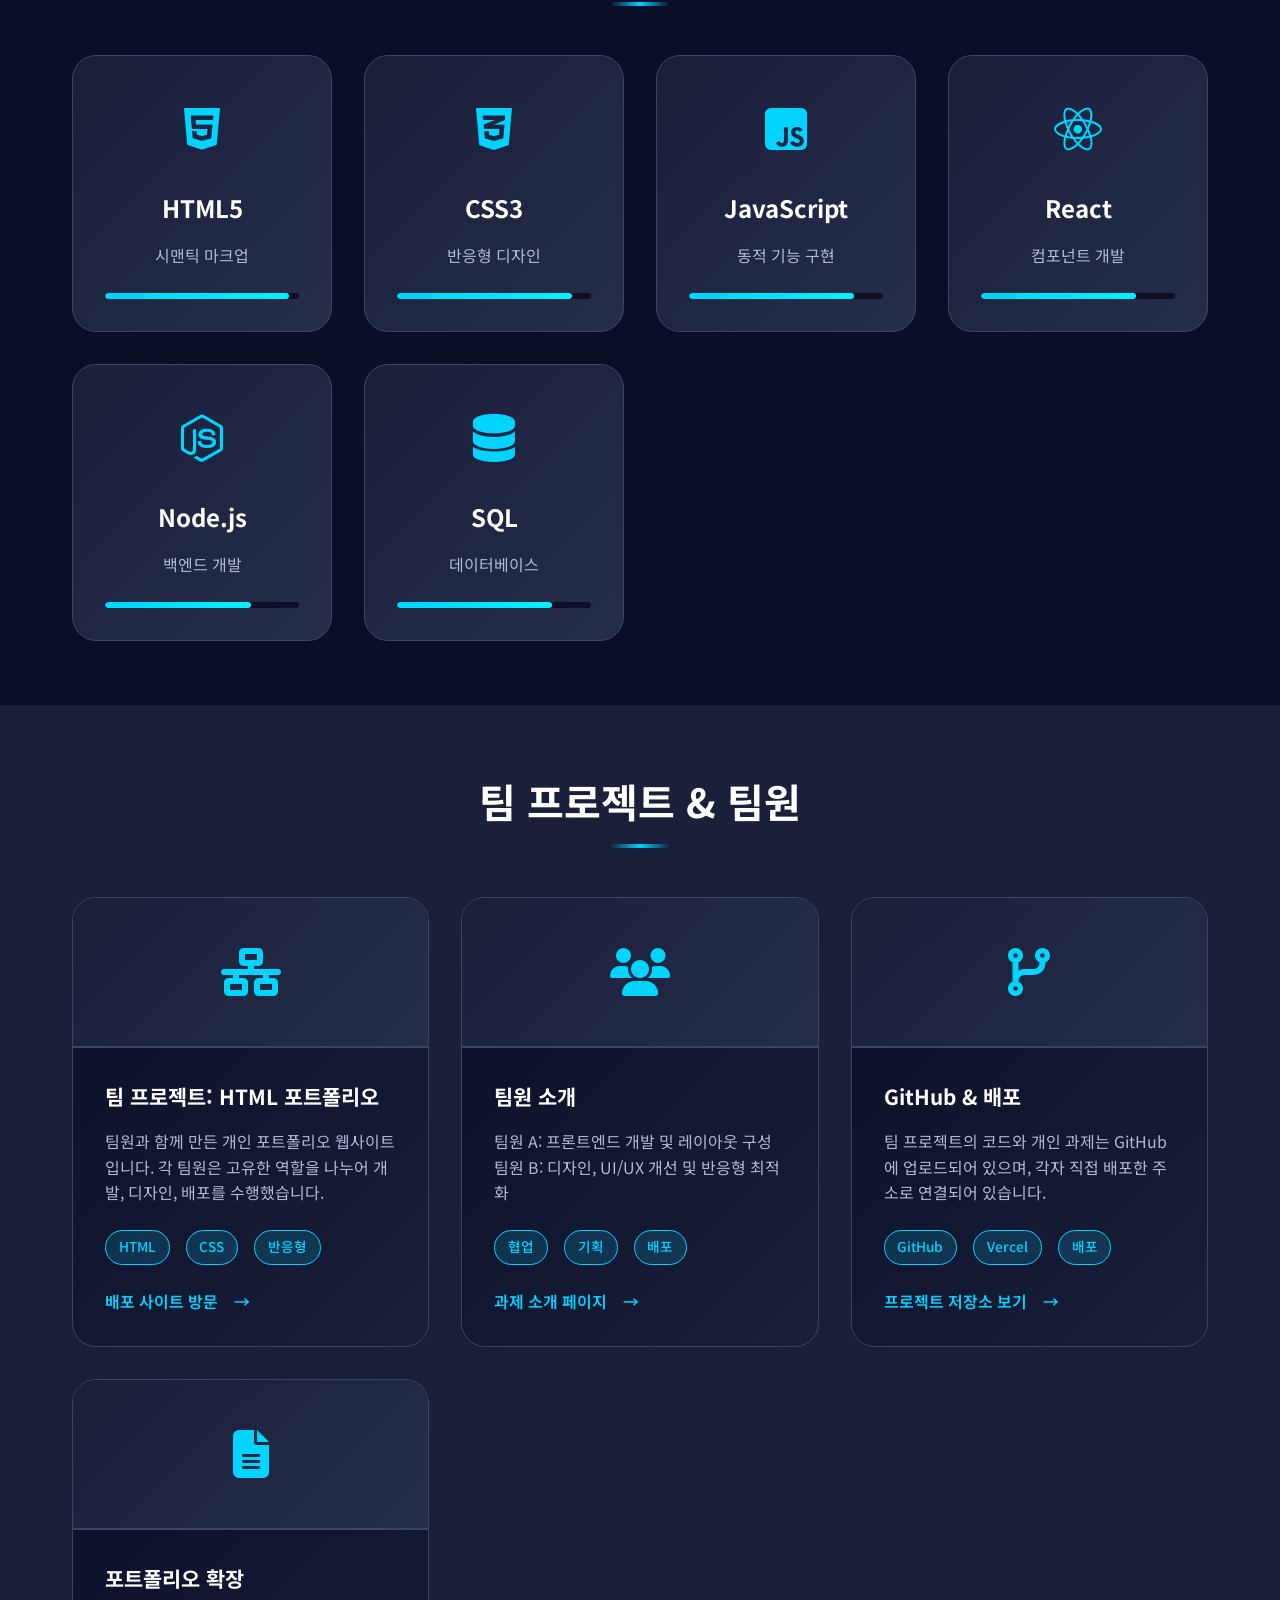
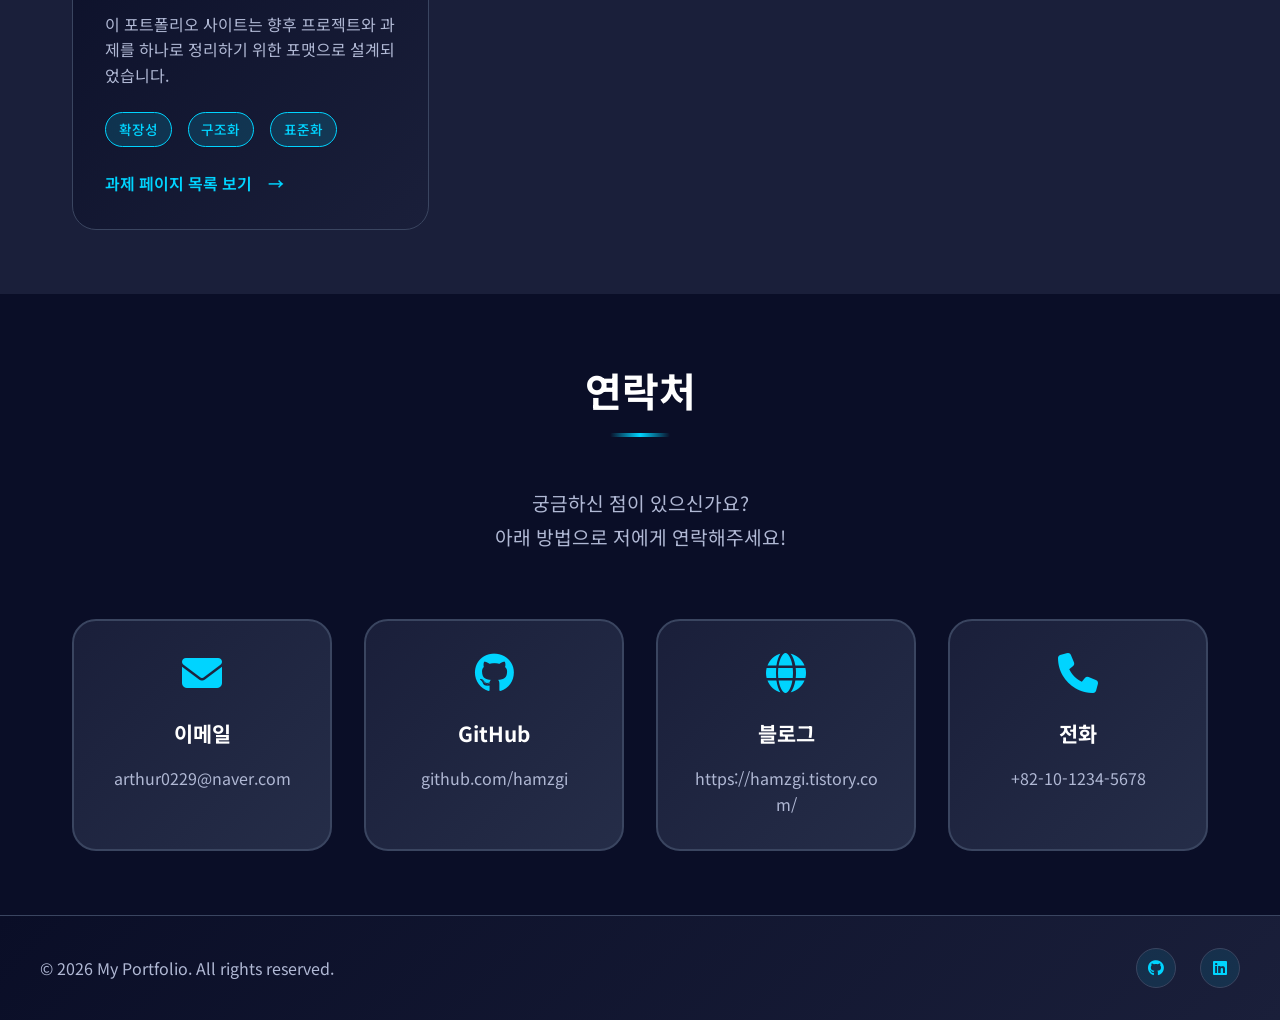
==== commit 30715401: "chore:프로필 아바타 내 사진으로 수정. 혹시 몰라 얼굴이 다 나오는 사진은 안 넣음" ====
--- a/index.html
+++ b/index.html
@@ -61,7 +61,7 @@
                 </div>
                 <div class="hero-visual">
                     <div class="hero-avatar">
-                        <i class="fas fa-user-circle"></i>
+                        <img src="img/itsme.jpg" alt="프로필 사진" class="profile-image">
                     </div>
                 </div>
             </div>
--- a/style.css
+++ b/style.css
@@ -398,6 +398,15 @@
     animation: float 4s ease-in-out infinite;
     box-shadow: 0 20px 60px rgba(0, 212, 255, 0.3);
     position: relative;
+    overflow: hidden;
+}
+
+.profile-image {
+    width: 100%;
+    height: 100%;
+    object-fit: cover;
+    border-radius: 50%;
+    border: 3px solid rgba(255, 255, 255, 0.2);
 }
 
 .hero-avatar::before {
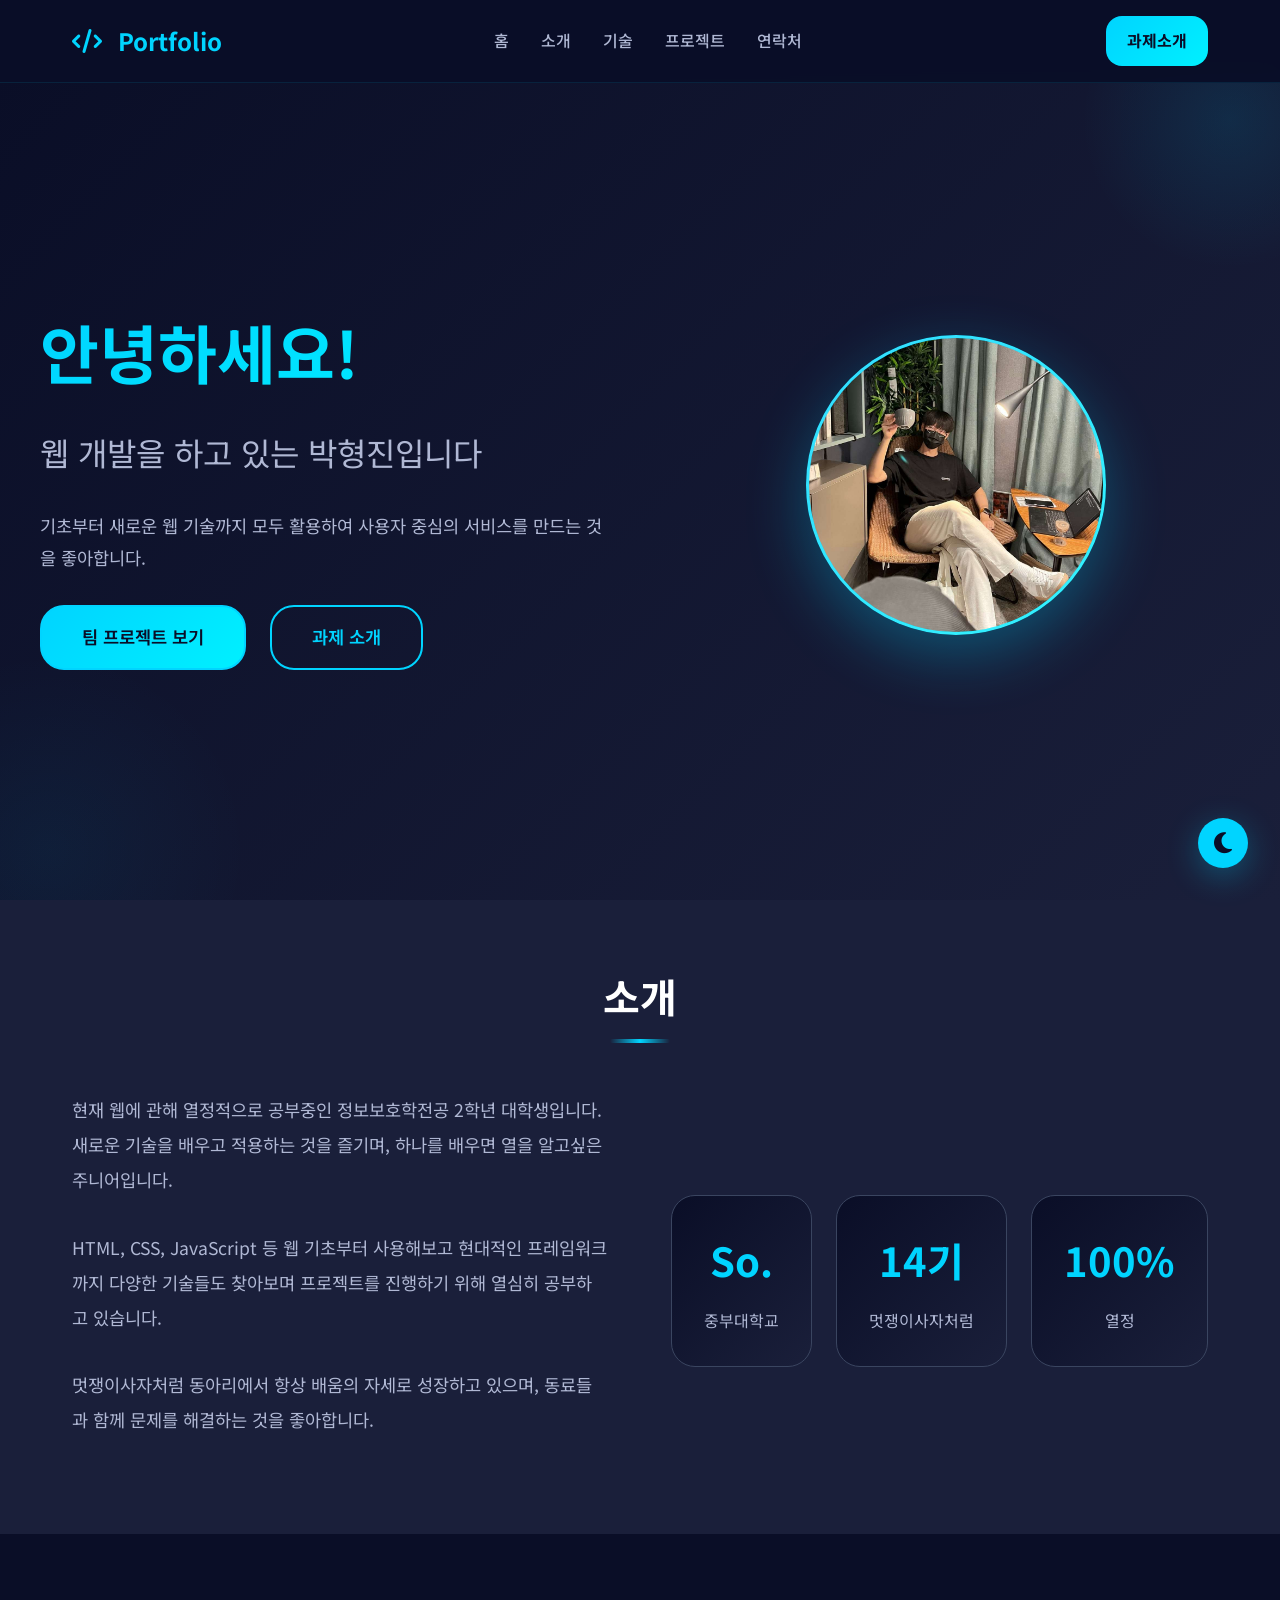
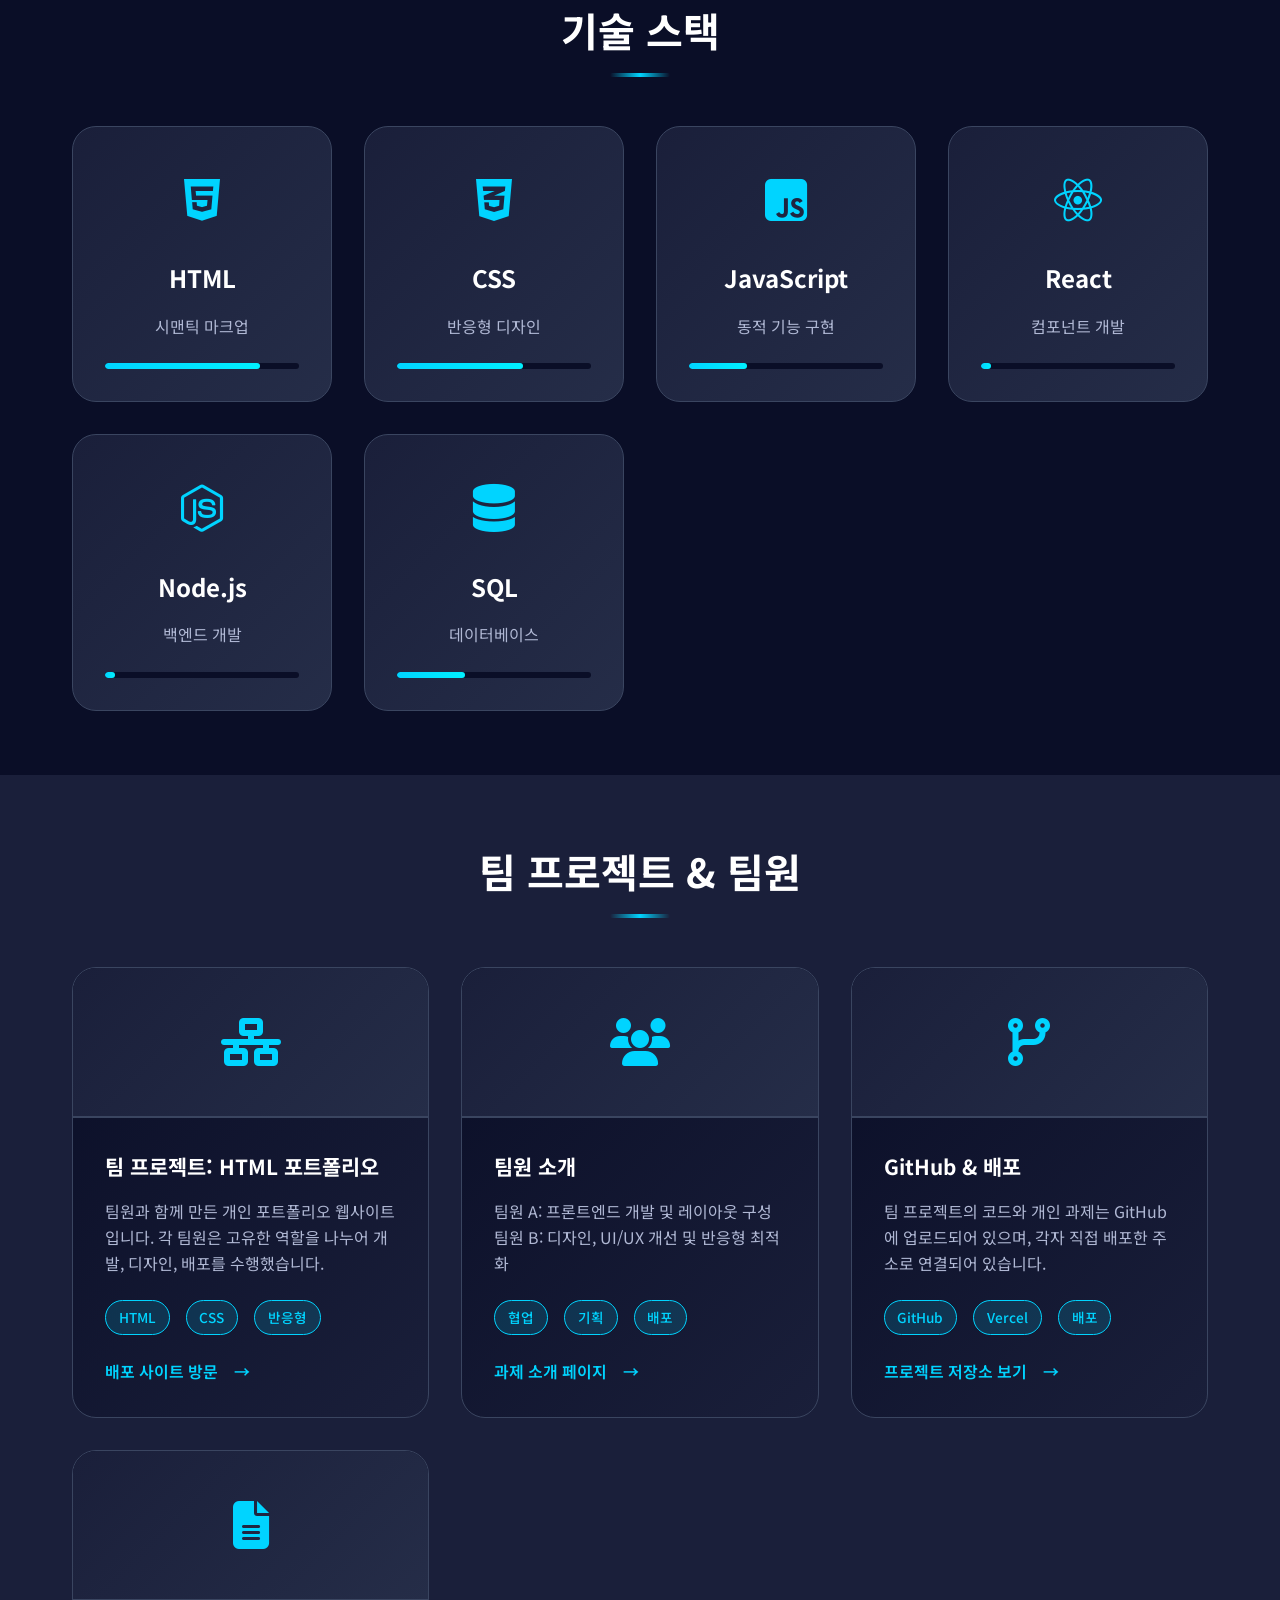
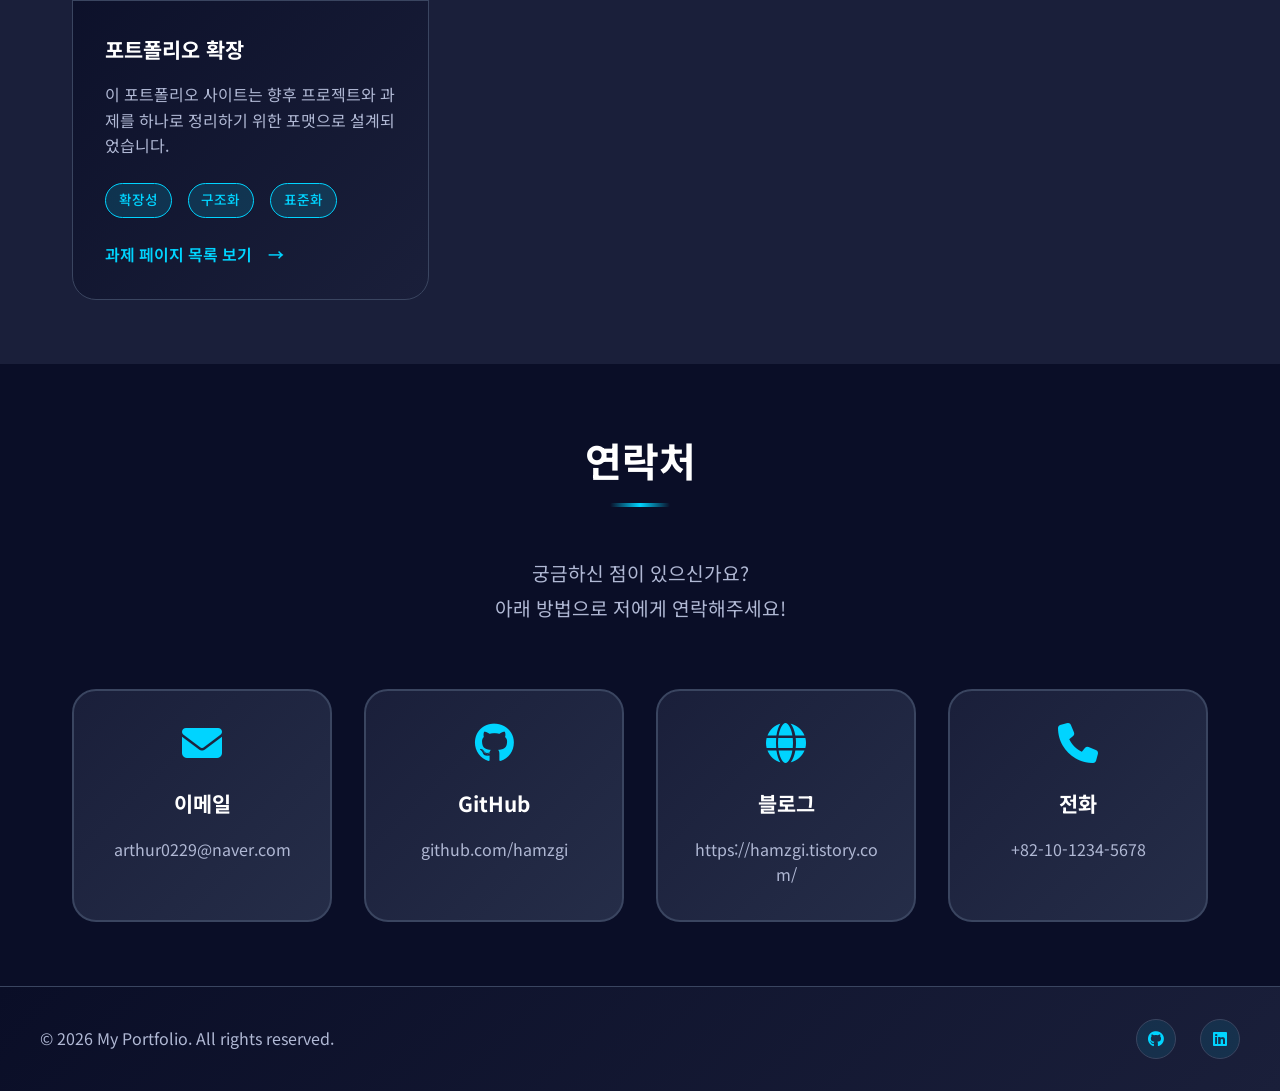
==== commit 6cd6e8c9: "chore: 소개 부분 내용 수정, 2번째 카드 멋쟁이사자처럼 줄바꿈 방지를 위해 white-space: nowrap; 속성 추가" ====
--- a/index.html
+++ b/index.html
@@ -74,28 +74,28 @@
                 <div class="about-content">
                     <div class="about-text">
                         <p>
-                            웹 개발에 열정을 가지고 있는 개발자입니다. 
+                            현재 웹에 관해 열정적으로 공부중인 정보보호학전공 2학년 대학생입니다. 
                             새로운 기술을 배우고 적용하는 것을 즐기며, 
-                            사용자 경험을 최우선으로 생각합니다.
+                            하나를 배우면 열을 알고싶은 주니어입니다.
                         </p>
                         <p>
-                            HTML, CSS, JavaScript 등 웹 기초부터 
-                            현대적인 프레임워크까지 다양한 기술을 활용하여 
+                            HTML, CSS, JavaScript 등 웹 기초부터 사용해보고
+                            현대적인 프레임워크까지 다양한 기술들도 찾아보며 
                             프로젝트를 진행하기 위해 열심히 공부하고 있습니다.
                         </p>
                         <p>
-                            항상 배움의 자세로 성장하고 있으며, 
-                            함께 문제를 해결하는 것을 좋아합니다.
+                            멋쟁이사자처럼 동아리에서 항상 배움의 자세로 성장하고 있으며, 
+                            동료들과 함께 문제를 해결하는 것을 좋아합니다.
                         </p>
                     </div>
                     <div class="about-stats">
                         <div class="stat-card">
-                            <div class="stat-number">5+</div>
-                            <div class="stat-label">프로젝트</div>
+                            <div class="stat-number">So.</div>
+                            <div class="stat-label">중부대학교</div>
                         </div>
                         <div class="stat-card">
-                            <div class="stat-number">3+</div>
-                            <div class="stat-label">연간 경험</div>
+                            <div class="stat-number">14기</div>
+                            <div class="stat-label">멋쟁이사자처럼</div>
                         </div>
                         <div class="stat-card">
                             <div class="stat-number">100%</div>
@@ -116,10 +116,10 @@
                         <div class="skill-icon">
                             <i class="fab fa-html5"></i>
                         </div>
-                        <h3>HTML5</h3>
+                        <h3>HTML</h3>
                         <p>시맨틱 마크업</p>
                         <div class="skill-bar">
-                            <div class="skill-progress" style="--progress: 95%"></div>
+                            <div class="skill-progress" style="--progress: 80%"></div>
                         </div>
                     </div>
 
@@ -127,10 +127,10 @@
                         <div class="skill-icon">
                             <i class="fab fa-css3-alt"></i>
                         </div>
-                        <h3>CSS3</h3>
+                        <h3>CSS</h3>
                         <p>반응형 디자인</p>
                         <div class="skill-bar">
-                            <div class="skill-progress" style="--progress: 90%"></div>
+                            <div class="skill-progress" style="--progress: 65%"></div>
                         </div>
                     </div>
 
@@ -141,7 +141,7 @@
                         <h3>JavaScript</h3>
                         <p>동적 기능 구현</p>
                         <div class="skill-bar">
-                            <div class="skill-progress" style="--progress: 85%"></div>
+                            <div class="skill-progress" style="--progress: 30%"></div>
                         </div>
                     </div>
 
@@ -152,7 +152,7 @@
                         <h3>React</h3>
                         <p>컴포넌트 개발</p>
                         <div class="skill-bar">
-                            <div class="skill-progress" style="--progress: 80%"></div>
+                            <div class="skill-progress" style="--progress: 5%"></div>
                         </div>
                     </div>
 
@@ -163,7 +163,7 @@
                         <h3>Node.js</h3>
                         <p>백엔드 개발</p>
                         <div class="skill-bar">
-                            <div class="skill-progress" style="--progress: 75%"></div>
+                            <div class="skill-progress" style="--progress: 5%"></div>
                         </div>
                     </div>
 
@@ -174,7 +174,7 @@
                         <h3>SQL</h3>
                         <p>데이터베이스</p>
                         <div class="skill-bar">
-                            <div class="skill-progress" style="--progress: 80%"></div>
+                            <div class="skill-progress" style="--progress: 35%"></div>
                         </div>
                     </div>
                 </div>
--- a/style.css
+++ b/style.css
@@ -479,6 +479,7 @@
 .stat-label {
     color: var(--text-secondary);
     font-size: 1rem;
+    white-space: nowrap;
 }
 
 /* ==================== Skills Section ==================== */
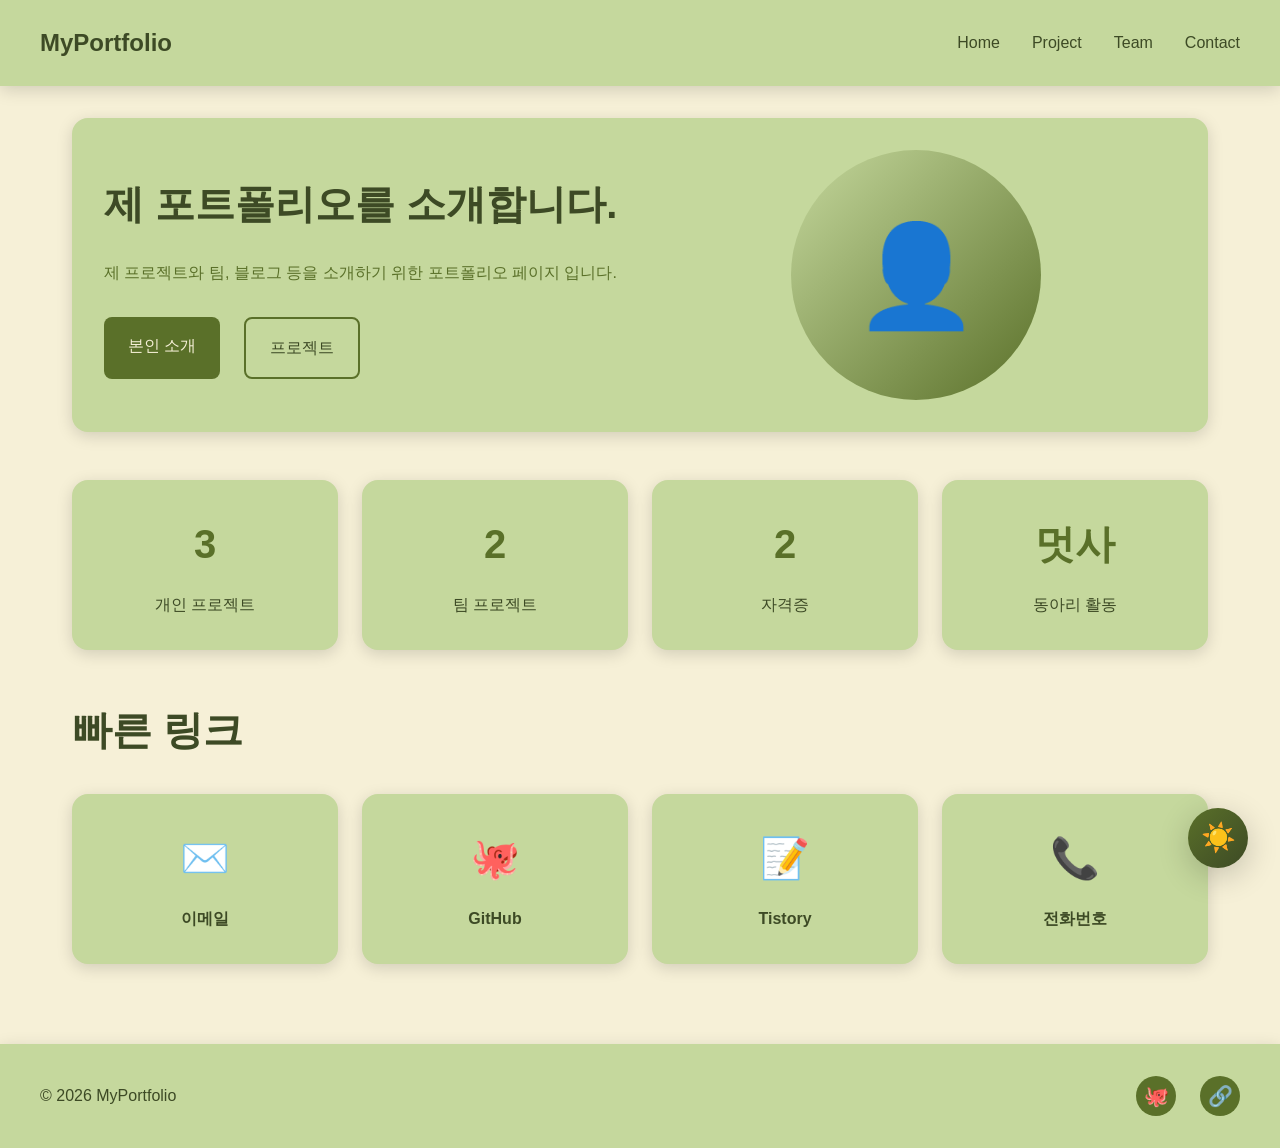
==== commit b0d9f8ce: "feat: 라이트/다크모드 토글 플로팅 버튼으로 변경. 특정 폰트들 색 변경" ====
--- a/index.html
+++ b/index.html
@@ -1,321 +1,97 @@
 <!DOCTYPE html>
 <html lang="ko">
 <head>
-    <meta charset="UTF-8">
-    <meta name="viewport" content="width=device-width, initial-scale=1.0">
-    <title>포트폴리오 - 개인 자기소개</title>
-    
-    <!-- Google Fonts -->
-    <link href="https://fonts.googleapis.com/css2?family=Noto+Sans+KR:wght@400;500;700&family=Poppins:wght@400;600;700&display=swap" rel="stylesheet">
-    
-    <!-- Font Awesome -->
-    <link rel="stylesheet" href="https://cdnjs.cloudflare.com/ajax/libs/font-awesome/6.4.0/css/all.min.css">
-    
-    <link rel="stylesheet" href="style.css">
+  <meta charset="UTF-8">
+  <meta name="viewport" content="width=device-width, initial-scale=1.0">
+  <title>My Portfolio - Home</title>
+  <link rel="stylesheet" href="style.css">
 </head>
 <body>
-    <!-- 다크모드 토글 버튼 -->
-    <button class="theme-toggle" id="themeToggle" aria-label="테마 전환">
-        <i class="fas fa-moon"></i>
-    </button>
+  <!-- Dark Mode Toggle (Checkbox Hack) -->
+  <input type="checkbox" id="darkModeToggle">
 
-    <!-- Header & Navigation -->
-    <header class="header">
-        <nav class="navbar">
-            <div class="nav-container">
-                <a href="#home" class="logo">
-                    <i class="fas fa-code"></i> Portfolio
-                </a>
-                <ul class="nav-menu">
-                    <li><a href="#home" class="nav-link">홈</a></li>
-                    <li><a href="#about" class="nav-link">소개</a></li>
-                    <li><a href="#skills" class="nav-link">기술</a></li>
-                    <li><a href="#projects" class="nav-link">프로젝트</a></li>
-                    <li><a href="#contact" class="nav-link">연락처</a></li>
-                </ul>
-                <a href="assignments.html" class="nav-cta">과제소개</a>
-                <div class="hamburger" id="hamburger">
-                    <span></span>
-                    <span></span>
-                    <span></span>
-                </div>
-            </div>
-        </nav>
-    </header>
+  <!-- Floating Mode Toggle Button -->
+  <label for="darkModeToggle" class="floating-toggle"></label>
 
-    <!-- Main Content -->
-    <main>
-        <!-- Hero Section -->
-        <section id="home" class="hero">
-            <div class="hero-content">
-                <div class="hero-text">
-                    <h1 class="hero-title">안녕하세요!</h1>
-                    <p class="hero-subtitle">웹 개발을 하고 있는 박형진입니다</p>
-                    <p class="hero-description">
-                        기초부터 새로운 웹 기술까지 모두 활용하여 사용자 중심의 서비스를 만드는 것을 좋아합니다.
-                    </p>
-                    <div class="hero-buttons">
-                        <a href="#projects" class="btn btn-primary">팀 프로젝트 보기</a>
-                        <a href="assignments.html" class="btn btn-secondary">과제 소개</a>
-                    </div>
-                </div>
-                <div class="hero-visual">
-                    <div class="hero-avatar">
-                        <img src="img/itsme.jpg" alt="프로필 사진" class="profile-image">
-                    </div>
-                </div>
-            </div>
-        </section>
+  <!-- Navigation Bar -->
+  <nav class="navbar">
+    <div class="navbar-container">
+      <a href="index.html" class="navbar-logo">MyPortfolio</a>
+      <ul class="navbar-menu">
+        <li><a href="index.html">Home</a></li>
+        <li><a href="project.html">Project</a></li>
+        <li><a href="team.html">Team</a></li>
+        <li><a href="contact.html">Contact</a></li>
+      </ul>
+    </div>
+  </nav>
 
-        <!-- About Section -->
-        <section id="about" class="about">
-            <div class="container">
-                <h2 class="section-title">소개</h2>
-                <div class="about-content">
-                    <div class="about-text">
-                        <p>
-                            현재 웹에 관해 열정적으로 공부중인 정보보호학전공 2학년 대학생입니다. 
-                            새로운 기술을 배우고 적용하는 것을 즐기며, 
-                            하나를 배우면 열을 알고싶은 주니어입니다.
-                        </p>
-                        <p>
-                            HTML, CSS, JavaScript 등 웹 기초부터 사용해보고
-                            현대적인 프레임워크까지 다양한 기술들도 찾아보며 
-                            프로젝트를 진행하기 위해 열심히 공부하고 있습니다.
-                        </p>
-                        <p>
-                            멋쟁이사자처럼 동아리에서 항상 배움의 자세로 성장하고 있으며, 
-                            동료들과 함께 문제를 해결하는 것을 좋아합니다.
-                        </p>
-                    </div>
-                    <div class="about-stats">
-                        <div class="stat-card">
-                            <div class="stat-number">So.</div>
-                            <div class="stat-label">중부대학교</div>
-                        </div>
-                        <div class="stat-card">
-                            <div class="stat-number">14기</div>
-                            <div class="stat-label">멋쟁이사자처럼</div>
-                        </div>
-                        <div class="stat-card">
-                            <div class="stat-number">100%</div>
-                            <div class="stat-label">열정</div>
-                        </div>
-                    </div>
-                </div>
-            </div>
-        </section>
+  <!-- Main Content -->
+  <main class="container">
+    <!-- Hero Card -->
+    <div class="card hero-card">
+      <div class="hero-content">
+        <h1>제 포트폴리오를 소개합니다.</h1>
+        <p>제 프로젝트와 팀, 블로그 등을 소개하기 위한 포트폴리오 페이지 입니다.</p>
+        <div class="hero-buttons">
+          <a href="#" class="btn btn-primary">본인 소개</a>
+          <a href="project.html" class="btn btn-secondary">프로젝트</a>
+        </div>
+      </div>
+      <div class="hero-avatar">👤</div>
+    </div>
 
-        <!-- Skills Section -->
-        <section id="skills" class="skills">
-            <div class="container">
-                <h2 class="section-title">기술 스택</h2>
-                <div class="skills-grid">
-                    <!-- Frontend -->
-                    <div class="skill-card">
-                        <div class="skill-icon">
-                            <i class="fab fa-html5"></i>
-                        </div>
-                        <h3>HTML</h3>
-                        <p>시맨틱 마크업</p>
-                        <div class="skill-bar">
-                            <div class="skill-progress" style="--progress: 80%"></div>
-                        </div>
-                    </div>
+    <!-- Statistics Section -->
+    <div class="stats-grid">
+      <div class="stat-card">
+        <div class="stat-number">3</div>
+        <div class="stat-label">개인 프로젝트</div>
+      </div>
+      <div class="stat-card">
+        <div class="stat-number">2</div>
+        <div class="stat-label">팀 프로젝트</div>
+      </div>
+      <div class="stat-card">
+        <div class="stat-number">2</div>
+        <div class="stat-label">자격증</div>
+      </div>
+      <div class="stat-card">
+        <div class="stat-number">멋사</div>
+        <div class="stat-label">동아리 활동</div>
+      </div>
+    </div>
 
-                    <div class="skill-card">
-                        <div class="skill-icon">
-                            <i class="fab fa-css3-alt"></i>
-                        </div>
-                        <h3>CSS</h3>
-                        <p>반응형 디자인</p>
-                        <div class="skill-bar">
-                            <div class="skill-progress" style="--progress: 65%"></div>
-                        </div>
-                    </div>
+    <!-- Quick Links Section -->
+    <h2 class="section-title">빠른 링크</h2>
+    <div class="quick-links">
+      <a href="mailto:your-email@example.com" class="quick-link-card">
+        <div class="quick-link-icon">✉️</div>
+        <div class="quick-link-label">이메일</div>
+      </a>
+      <a href="https://github.com" target="_blank" class="quick-link-card">
+        <div class="quick-link-icon">🐙</div>
+        <div class="quick-link-label">GitHub</div>
+      </a>
+      <a href="https://tistory.com" target="_blank" class="quick-link-card">
+        <div class="quick-link-icon">📝</div>
+        <div class="quick-link-label">Tistory</div>
+      </a>
+      <a href="tel:+82123456789" class="quick-link-card">
+        <div class="quick-link-icon">📞</div>
+        <div class="quick-link-label">전화번호</div>
+      </a>
+    </div>
+  </main>
 
-                    <div class="skill-card">
-                        <div class="skill-icon">
-                            <i class="fab fa-js-square"></i>
-                        </div>
-                        <h3>JavaScript</h3>
-                        <p>동적 기능 구현</p>
-                        <div class="skill-bar">
-                            <div class="skill-progress" style="--progress: 30%"></div>
-                        </div>
-                    </div>
-
-                    <div class="skill-card">
-                        <div class="skill-icon">
-                            <i class="fab fa-react"></i>
-                        </div>
-                        <h3>React</h3>
-                        <p>컴포넌트 개발</p>
-                        <div class="skill-bar">
-                            <div class="skill-progress" style="--progress: 5%"></div>
-                        </div>
-                    </div>
-
-                    <div class="skill-card">
-                        <div class="skill-icon">
-                            <i class="fab fa-node-js"></i>
-                        </div>
-                        <h3>Node.js</h3>
-                        <p>백엔드 개발</p>
-                        <div class="skill-bar">
-                            <div class="skill-progress" style="--progress: 5%"></div>
-                        </div>
-                    </div>
-
-                    <div class="skill-card">
-                        <div class="skill-icon">
-                            <i class="fas fa-database"></i>
-                        </div>
-                        <h3>SQL</h3>
-                        <p>데이터베이스</p>
-                        <div class="skill-bar">
-                            <div class="skill-progress" style="--progress: 35%"></div>
-                        </div>
-                    </div>
-                </div>
-            </div>
-        </section>
-
-        <!-- Projects Section -->
-        <section id="projects" class="projects">
-            <div class="container">
-                <h2 class="section-title">팀 프로젝트 & 팀원</h2>
-                <div class="projects-grid">
-                    <div class="project-card">
-                        <div class="project-image">
-                            <i class="fas fa-network-wired"></i>
-                        </div>
-                        <div class="project-content">
-                            <h3>팀 프로젝트: HTML 포트폴리오</h3>
-                            <p>
-                                팀원과 함께 만든 개인 포트폴리오 웹사이트입니다.
-                                각 팀원은 고유한 역할을 나누어 개발, 디자인, 배포를 수행했습니다.
-                            </p>
-                            <div class="project-tags">
-                                <span class="tag">HTML</span>
-                                <span class="tag">CSS</span>
-                                <span class="tag">반응형</span>
-                            </div>
-                            <a href="https://4-html-psi.vercel.app/" target="_blank" rel="noopener noreferrer" class="project-link">배포 사이트 방문</a>
-                        </div>
-                    </div>
-
-                    <div class="project-card">
-                        <div class="project-image">
-                            <i class="fas fa-users"></i>
-                        </div>
-                        <div class="project-content">
-                            <h3>팀원 소개</h3>
-                            <p>
-                                팀원 A: 프론트엔드 개발 및 레이아웃 구성
-                                팀원 B: 디자인, UI/UX 개선 및 반응형 최적화
-                            </p>
-                            <div class="project-tags">
-                                <span class="tag">협업</span>
-                                <span class="tag">기획</span>
-                                <span class="tag">배포</span>
-                            </div>
-                            <a href="assignments.html" class="project-link">과제 소개 페이지</a>
-                        </div>
-                    </div>
-
-                    <div class="project-card">
-                        <div class="project-image">
-                            <i class="fas fa-code-branch"></i>
-                        </div>
-                        <div class="project-content">
-                            <h3>GitHub & 배포</h3>
-                            <p>
-                                팀 프로젝트의 코드와 개인 과제는 GitHub에 업로드되어 있으며,
-                                각자 직접 배포한 주소로 연결되어 있습니다.
-                            </p>
-                            <div class="project-tags">
-                                <span class="tag">GitHub</span>
-                                <span class="tag">Vercel</span>
-                                <span class="tag">배포</span>
-                            </div>
-                            <a href="https://github.com/hamzgi/-4.-HTML-" target="_blank" rel="noopener noreferrer" class="project-link">프로젝트 저장소 보기</a>
-                        </div>
-                    </div>
-
-                    <div class="project-card">
-                        <div class="project-image">
-                            <i class="fas fa-file-alt"></i>
-                        </div>
-                        <div class="project-content">
-                            <h3>포트폴리오 확장</h3>
-                            <p>
-                                이 포트폴리오 사이트는 향후 프로젝트와 과제를
-                                하나로 정리하기 위한 포맷으로 설계되었습니다.
-                            </p>
-                            <div class="project-tags">
-                                <span class="tag">확장성</span>
-                                <span class="tag">구조화</span>
-                                <span class="tag">표준화</span>
-                            </div>
-                            <a href="assignments.html" class="project-link">과제 페이지 목록 보기</a>
-                        </div>
-                    </div>
-                </div>
-            </div>
-        </section>
-
-        <!-- Contact Section -->
-        <section id="contact" class="contact">
-            <div class="container">
-                <h2 class="section-title">연락처</h2>
-                <div class="contact-content">
-                    <p class="contact-intro">
-                        궁금하신 점이 있으신가요?<br>
-                        아래 방법으로 저에게 연락해주세요!
-                    </p>
-                    <div class="contact-methods">
-                        <a href="mailto:arthur0229@naver.com" class="contact-card">
-                            <i class="fas fa-envelope"></i>
-                            <h3>이메일</h3>
-                            <p>arthur0229@naver.com</p>
-                        </a>
-                        <a href="https://github.com/hamzgi" target="_blank" rel="noopener noreferrer" class="contact-card">
-                            <i class="fab fa-github"></i>
-                            <h3>GitHub</h3>
-                            <p>github.com/hamzgi</p>
-                        </a>
-                        <a href="https://hamzgi.tistory.com/" target="_blank" rel="noopener noreferrer" class="contact-card">
-                            <i class="fas fa-globe"></i>
-                            <h3>블로그</h3>
-                            <p>https://hamzgi.tistory.com/</p>
-                        </a>
-                        <a href="tel:+82-10-1234-5678" class="contact-card">
-                            <i class="fas fa-phone"></i>
-                            <h3>전화</h3>
-                            <p>+82-10-1234-5678</p>
-                        </a>
-                    </div>
-                </div>
-            </div>
-        </section>
-    </main>
-
-    <!-- Footer -->
-    <footer class="footer">
-        <div class="footer-content">
-            <p>&copy; 2026 My Portfolio. All rights reserved.</p>
-            <div class="social-links">
-                <a href="https://github.com" target="_blank" rel="noopener noreferrer" aria-label="GitHub">
-                    <i class="fab fa-github"></i>
-                </a>
-                <a href="https://www.linkedin.com/in/%ED%98%95%EC%A7%84-%EB%B0%95-b14102368/" target="_blank" rel="noopener noreferrer" aria-label="LinkedIn">
-                    <i class="fab fa-linkedin"></i>
-                </a>
-            </div>
-        </div>
-    </footer>
-
-    <script src="script.js"></script>
+  <!-- Footer -->
+  <footer>
+    <div class="footer-container">
+      <div class="footer-left">© 2026 MyPortfolio</div>
+      <div class="footer-right">
+        <a href="https://github.com" target="_blank" class="icon-button">🐙</a>
+        <a href="https://linkedin.com" target="_blank" class="icon-button">🔗</a>
+      </div>
+    </div>
+  </footer>
 </body>
 </html>
--- a/style.css
+++ b/style.css
@@ -1,979 +1,806 @@
+/* =============================================
+   DESIGN TOKENS & CSS VARIABLES
+   ============================================= */
+
 :root {
-    /* Colors - Dark Mode */
-    --bg-primary: #0a0e27;
-    --bg-secondary: #1a1f3a;
-    --bg-tertiary: #252d48;
-    --text-primary: #ffffff;
-    --text-secondary: #b0b8d4;
-    --accent: #00d4ff;
-    --accent-hover: #00f0ff;
-    --border-color: #3a4560;
-    
-    /* Light Mode Colors */
-    --light-bg-primary: #ffffff;
-    --light-bg-secondary: #f5f7fa;
-    --light-bg-tertiary: #e8edf5;
-    --light-text-primary: #0a0e27;
-    --light-text-secondary: #5a6376;
-    --light-border-color: #d4dce8;
-    
-    /* Spacing */
-    --spacing-xs: 0.5rem;
-    --spacing-sm: 1rem;
-    --spacing-md: 1.5rem;
-    --spacing-lg: 2rem;
-    --spacing-xl: 3rem;
-    --spacing-xxl: 4rem;
-    
-    /* Transitions */
-    --transition: all 0.3s ease;
-    --transition-smooth: all 0.5s cubic-bezier(0.25, 0.46, 0.45, 0.94);
-    
-    /* Border Radius */
-    --radius-sm: 0.5rem;
-    --radius-md: 1rem;
-    --radius-lg: 1.5rem;
-}
-
-body.light-mode {
-    --bg-primary: #ffffff;
-    --bg-secondary: #f5f7fa;
-    --bg-tertiary: #e8edf5;
-    --text-primary: #0a0e27;
-    --text-secondary: #5a6376;
-    --border-color: #d4dce8;
-}
+  /* Light Mode Colors */
+  --light-bg-primary: #f6f0d7;
+  --light-bg-secondary: #c5d89d;
+  --light-text-primary: #3d4a25;
+  --light-text-secondary: #5a7029;
+  
+  /* Dark Mode Colors */
+  --dark-bg-primary: #222831;
+  --dark-bg-secondary: #393e46;
+  --dark-text-primary: #E8DCC3;
+  --dark-text-secondary: #C4A575;
+  
+  /* Mode Active */
+  --bg-primary: var(--light-bg-primary);
+  --bg-secondary: var(--light-bg-secondary);
+  --text-primary: var(--light-text-primary);
+  --text-secondary: var(--light-text-secondary);
+  
+  /* Spacing */
+  --spacing-xs: 0.5rem;
+  --spacing-sm: 1rem;
+  --spacing-md: 1.5rem;
+  --spacing-lg: 2rem;
+  --spacing-xl: 3rem;
+  
+  /* Border Radius */
+  --radius-sm: 8px;
+  --radius-md: 16px;
+  --radius-lg: 24px;
+  --radius-full: 50%;
+  
+  /* Shadow */
+  --shadow-sm: 0 2px 8px rgba(0, 0, 0, 0.1);
+  --shadow-md: 0 4px 16px rgba(0, 0, 0, 0.15);
+  --shadow-lg: 0 8px 32px rgba(0, 0, 0, 0.2);
+  
+  /* Typography */
+  --font-family: 'Segoe UI', Tahoma, Geneva, Verdana, sans-serif;
+  --font-size-xs: 0.875rem;
+  --font-size-sm: 1rem;
+  --font-size-md: 1.25rem;
+  --font-size-lg: 1.5rem;
+  --font-size-xl: 2rem;
+  --font-size-2xl: 2.5rem;
+}
+
+/* Dark mode toggle using checkbox hack */
+#darkModeToggle:checked ~ * {
+  --bg-primary: var(--dark-bg-primary);
+  --bg-secondary: var(--dark-bg-secondary);
+  --text-primary: var(--dark-text-primary);
+  --text-secondary: var(--dark-text-secondary);
+}
+
+/* =============================================
+   RESET & BASE STYLES
+   ============================================= */
 
 * {
-    margin: 0;
-    padding: 0;
-    box-sizing: border-box;
+  margin: 0;
+  padding: 0;
+  box-sizing: border-box;
 }
 
 html {
-    scroll-behavior: smooth;
+  scroll-behavior: smooth;
 }
 
 body {
-    font-family: 'Noto Sans KR', sans-serif;
-    background-color: var(--bg-primary);
-    color: var(--text-primary);
-    line-height: 1.6;
-    transition: var(--transition);
-}
-
-/* ==================== Header & Navigation ==================== */
-.header {
-    position: fixed;
-    top: 0;
-    left: 0;
-    right: 0;
-    background-color: rgba(10, 14, 39, 0.95);
-    backdrop-filter: blur(10px);
-    z-index: 1000;
-    border-bottom: 1px solid rgba(0, 212, 255, 0.1);
-    transition: var(--transition);
-}
-
-body.light-mode .header {
-    background-color: rgba(255, 255, 255, 0.95);
-    border-bottom-color: rgba(0, 212, 255, 0.2);
-}
+  font-family: var(--font-family);
+  background-color: var(--bg-primary);
+  color: var(--text-primary);
+  transition: background-color 0.3s ease, color 0.3s ease;
+  line-height: 1.6;
+}
+
+/* =============================================
+   DARK MODE TOGGLE CHECKBOX (HIDDEN)
+   ============================================= */
+
+#darkModeToggle {
+  display: none;
+}
+
+/* =============================================
+   NAVBAR
+   ============================================= */
 
 .navbar {
-    padding: 1rem 0;
-}
-
-.nav-container {
-    max-width: 1200px;
-    margin: 0 auto;
-    padding: 0 var(--spacing-lg);
-    display: flex;
-    justify-content: space-between;
-    align-items: center;
-}
-
-.logo {
-    font-size: 1.5rem;
-    font-weight: 700;
-    color: var(--accent);
-    text-decoration: none;
-    display: flex;
-    align-items: center;
+  background-color: var(--bg-secondary);
+  padding: var(--spacing-md) var(--spacing-lg);
+  box-shadow: var(--shadow-md);
+  position: sticky;
+  top: 0;
+  z-index: 100;
+  transition: background-color 0.3s ease;
+}
+
+.navbar-container {
+  max-width: 1200px;
+  margin: 0 auto;
+  display: flex;
+  justify-content: space-between;
+  align-items: center;
+}
+
+.navbar-logo {
+  font-size: var(--font-size-lg);
+  font-weight: bold;
+  color: var(--text-primary);
+  text-decoration: none;
+}
+
+.navbar-menu {
+  display: flex;
+  list-style: none;
+  gap: var(--spacing-lg);
+  align-items: center;
+}
+
+.navbar-menu a {
+  color: var(--text-primary);
+  text-decoration: none;
+  font-size: var(--font-size-sm);
+  transition: color 0.3s ease;
+}
+
+.navbar-menu a:hover {
+  color: var(--text-secondary);
+}
+
+/* =============================================
+   FLOATING MODE TOGGLE BUTTON
+   ============================================= */
+
+.floating-toggle {
+  position: fixed;
+  bottom: 2rem;
+  right: 2rem;
+  width: 60px;
+  height: 60px;
+  background: linear-gradient(135deg, var(--text-secondary), var(--text-primary));
+  border: none;
+  border-radius: var(--radius-full);
+  cursor: pointer;
+  display: flex;
+  align-items: center;
+  justify-content: center;
+  font-size: 28px;
+  box-shadow: var(--shadow-lg);
+  transition: all 0.3s ease;
+  z-index: 999;
+  font-size: 0;
+}
+
+.floating-toggle::after {
+  content: '☀️';
+  font-size: 28px;
+  transition: all 0.3s ease;
+}
+
+#darkModeToggle:checked ~ .floating-toggle::after {
+  content: '🌙';
+}
+
+.floating-toggle:hover {
+  transform: scale(1.1);
+  box-shadow: 0 8px 32px rgba(0, 0, 0, 0.3);
+}
+
+.floating-toggle:active {
+  transform: scale(0.95);
+}
+
+/* =============================================
+   MAIN CONTAINER
+   ============================================= */
+
+.container {
+  max-width: 1200px;
+  margin: 0 auto;
+  padding: var(--spacing-lg);
+}
+
+/* =============================================
+   CARD STYLES
+   ============================================= */
+
+.card {
+  background-color: var(--bg-secondary);
+  border-radius: var(--radius-md);
+  padding: var(--spacing-lg);
+  box-shadow: var(--shadow-md);
+  transition: transform 0.3s ease, box-shadow 0.3s ease;
+}
+
+.card:hover {
+  transform: translateY(-4px);
+  box-shadow: var(--shadow-lg);
+}
+
+/* =============================================
+   BUTTON STYLES
+   ============================================= */
+
+.btn {
+  padding: var(--spacing-sm) var(--spacing-md);
+  border: none;
+  border-radius: var(--radius-sm);
+  font-size: var(--font-size-sm);
+  cursor: pointer;
+  transition: all 0.3s ease;
+  text-decoration: none;
+  display: inline-block;
+  font-family: var(--font-family);
+}
+
+.btn-primary {
+  background-color: var(--text-secondary);
+  color: var(--bg-primary);
+}
+
+.btn-primary:hover {
+  opacity: 0.9;
+  transform: translateY(-2px);
+  box-shadow: var(--shadow-md);
+}
+
+.btn-secondary {
+  background-color: transparent;
+  color: var(--text-primary);
+  border: 2px solid var(--text-secondary);
+}
+
+.btn-secondary:hover {
+  background-color: var(--text-secondary);
+  color: var(--bg-primary);
+}
+
+/* =============================================
+   BADGE STYLES
+   ============================================= */
+
+.badge {
+  display: inline-block;
+  background-color: var(--text-secondary);
+  color: var(--bg-primary);
+  padding: var(--spacing-xs) var(--spacing-sm);
+  border-radius: var(--radius-sm);
+  font-size: var(--font-size-xs);
+  margin-right: var(--spacing-sm);
+  margin-bottom: var(--spacing-sm);
+}
+
+/* =============================================
+   TAG STYLES
+   ============================================= */
+
+.tag {
+  display: inline-block;
+  background-color: var(--bg-primary);
+  color: var(--text-primary);
+  padding: var(--spacing-xs) var(--spacing-sm);
+  border-radius: var(--radius-sm);
+  font-size: var(--font-size-xs);
+  margin-right: var(--spacing-xs);
+  margin-bottom: var(--spacing-xs);
+  border: 1px solid var(--text-secondary);
+}
+
+/* =============================================
+   SECTION STYLES
+   ============================================= */
+
+.section-title {
+  font-size: var(--font-size-2xl);
+  font-weight: bold;
+  margin-bottom: var(--spacing-lg);
+  color: var(--text-primary);
+}
+
+.section-subtitle {
+  font-size: var(--font-size-md);
+  color: var(--text-secondary);
+  margin-bottom: var(--spacing-md);
+}
+
+/* =============================================
+   FOOTER
+   ============================================= */
+
+footer {
+  background-color: var(--bg-secondary);
+  padding: var(--spacing-lg);
+  margin-top: var(--spacing-xl);
+  box-shadow: var(--shadow-md);
+  transition: background-color 0.3s ease;
+}
+
+.footer-container {
+  max-width: 1200px;
+  margin: 0 auto;
+  display: flex;
+  justify-content: space-between;
+  align-items: center;
+}
+
+.footer-left {
+  color: var(--text-primary);
+  font-size: var(--font-size-sm);
+}
+
+.footer-right {
+  display: flex;
+  gap: var(--spacing-md);
+}
+
+.icon-button {
+  width: 40px;
+  height: 40px;
+  border-radius: var(--radius-full);
+  background-color: var(--text-secondary);
+  color: var(--bg-primary);
+  border: none;
+  cursor: pointer;
+  display: flex;
+  align-items: center;
+  justify-content: center;
+  font-size: 20px;
+  transition: all 0.3s ease;
+  text-decoration: none;
+}
+
+.icon-button:hover {
+  transform: scale(1.1);
+  box-shadow: var(--shadow-md);
+}
+
+/* =============================================
+   HOME PAGE STYLES
+   ============================================= */
+
+.hero-card {
+  display: grid;
+  grid-template-columns: 1fr 1fr;
+  align-items: center;
+  gap: var(--spacing-lg);
+  margin-bottom: var(--spacing-xl);
+}
+
+.hero-content h1 {
+  font-size: var(--font-size-2xl);
+  margin-bottom: var(--spacing-md);
+}
+
+.hero-content p {
+  font-size: var(--font-size-sm);
+  margin-bottom: var(--spacing-lg);
+  color: var(--text-secondary);
+}
+
+.hero-buttons {
+  display: flex;
+  gap: var(--spacing-md);
+}
+
+.hero-avatar {
+  width: 250px;
+  height: 250px;
+  border-radius: var(--radius-full);
+  background: linear-gradient(135deg, var(--bg-secondary), var(--text-secondary));
+  display: flex;
+  align-items: center;
+  justify-content: center;
+  font-size: 100px;
+  margin: 0 auto;
+}
+
+.stats-grid {
+  display: grid;
+  grid-template-columns: repeat(auto-fit, minmax(200px, 1fr));
+  gap: var(--spacing-md);
+  margin-bottom: var(--spacing-xl);
+}
+
+.stat-card {
+  background-color: var(--bg-secondary);
+  padding: var(--spacing-lg);
+  border-radius: var(--radius-md);
+  text-align: center;
+  box-shadow: var(--shadow-md);
+  transition: transform 0.3s ease;
+}
+
+.stat-card:hover {
+  transform: translateY(-4px);
+}
+
+.stat-number {
+  font-size: var(--font-size-2xl);
+  font-weight: bold;
+  color: var(--text-secondary);
+  margin-bottom: var(--spacing-sm);
+}
+
+.stat-label {
+  color: var(--text-primary);
+  font-size: var(--font-size-sm);
+}
+
+.quick-links {
+  display: grid;
+  grid-template-columns: repeat(auto-fit, minmax(150px, 1fr));
+  gap: var(--spacing-md);
+}
+
+.quick-link-card {
+  background-color: var(--bg-secondary);
+  padding: var(--spacing-lg);
+  border-radius: var(--radius-md);
+  text-align: center;
+  box-shadow: var(--shadow-md);
+  transition: all 0.3s ease;
+  text-decoration: none;
+  color: var(--text-primary);
+}
+
+.quick-link-card:hover {
+  transform: translateY(-4px);
+  box-shadow: var(--shadow-lg);
+}
+
+.quick-link-icon {
+  font-size: 40px;
+  margin-bottom: var(--spacing-sm);
+}
+
+.quick-link-label {
+  font-size: var(--font-size-sm);
+  font-weight: 600;
+}
+
+/* =============================================
+   PROJECT PAGE STYLES
+   ============================================= */
+
+.project-grid {
+  display: grid;
+  grid-template-columns: repeat(auto-fill, minmax(300px, 1fr));
+  gap: var(--spacing-lg);
+}
+
+.project-card {
+  background-color: var(--bg-secondary);
+  border-radius: var(--radius-md);
+  overflow: hidden;
+  box-shadow: var(--shadow-md);
+  transition: all 0.3s ease;
+  display: flex;
+  flex-direction: column;
+}
+
+.project-card:hover {
+  transform: translateY(-8px);
+  box-shadow: var(--shadow-lg);
+}
+
+.project-image {
+  width: 100%;
+  height: 200px;
+  background: linear-gradient(135deg, var(--bg-secondary), var(--text-secondary));
+  display: flex;
+  align-items: center;
+  justify-content: center;
+  font-size: 60px;
+}
+
+.project-content {
+  padding: var(--spacing-lg);
+  flex-grow: 1;
+  display: flex;
+  flex-direction: column;
+}
+
+.project-badges {
+  margin-bottom: var(--spacing-md);
+}
+
+.project-title {
+  font-size: var(--font-size-md);
+  font-weight: bold;
+  margin-bottom: var(--spacing-sm);
+  color: var(--text-primary);
+}
+
+.project-description {
+  font-size: var(--font-size-sm);
+  color: var(--text-secondary);
+  margin-bottom: var(--spacing-md);
+  flex-grow: 1;
+}
+
+.project-tags {
+  margin-bottom: var(--spacing-md);
+}
+
+.project-buttons {
+  display: flex;
+  gap: var(--spacing-sm);
+}
+
+.project-buttons .btn {
+  flex: 1;
+  text-align: center;
+}
+
+/* =============================================
+   TEAM PAGE STYLES
+   ============================================= */
+
+.team-project-card {
+  background-color: var(--bg-secondary);
+  padding: var(--spacing-lg);
+  border-radius: var(--radius-md);
+  margin-bottom: var(--spacing-xl);
+  box-shadow: var(--shadow-md);
+}
+
+.team-project-title {
+  font-size: var(--font-size-lg);
+  font-weight: bold;
+  margin-bottom: var(--spacing-md);
+  color: var(--text-primary);
+}
+
+.team-project-description {
+  color: var(--text-secondary);
+  margin-bottom: var(--spacing-md);
+}
+
+.team-project-buttons {
+  display: flex;
+  gap: var(--spacing-md);
+}
+
+.team-members-grid {
+  display: grid;
+  grid-template-columns: repeat(auto-fit, minmax(200px, 1fr));
+  gap: var(--spacing-lg);
+  margin-bottom: var(--spacing-xl);
+}
+
+.team-member-card {
+  background-color: var(--bg-secondary);
+  padding: var(--spacing-lg);
+  border-radius: var(--radius-md);
+  text-align: center;
+  box-shadow: var(--shadow-md);
+  transition: all 0.3s ease;
+}
+
+.team-member-card:hover {
+  transform: translateY(-4px);
+  box-shadow: var(--shadow-lg);
+}
+
+.team-member-avatar {
+  width: 100px;
+  height: 100px;
+  border-radius: var(--radius-full);
+  background: linear-gradient(135deg, var(--bg-secondary), var(--text-secondary));
+  display: flex;
+  align-items: center;
+  justify-content: center;
+  font-size: 40px;
+  margin: 0 auto var(--spacing-md);
+}
+
+.team-member-name {
+  font-size: var(--font-size-md);
+  font-weight: bold;
+  margin-bottom: var(--spacing-sm);
+  color: var(--text-primary);
+}
+
+.team-member-role {
+  font-size: var(--font-size-sm);
+  color: var(--text-secondary);
+  margin-bottom: var(--spacing-md);
+}
+
+.team-member-tasks {
+  font-size: var(--font-size-xs);
+  color: var(--text-secondary);
+}
+
+.team-info-grid {
+  display: grid;
+  grid-template-columns: repeat(auto-fit, minmax(250px, 1fr));
+  gap: var(--spacing-lg);
+}
+
+.team-info-card {
+  background-color: var(--bg-secondary);
+  padding: var(--spacing-lg);
+  border-radius: var(--radius-md);
+  box-shadow: var(--shadow-md);
+}
+
+.team-info-title {
+  font-size: var(--font-size-md);
+  font-weight: bold;
+  margin-bottom: var(--spacing-md);
+  color: var(--text-primary);
+}
+
+.team-info-content {
+  color: var(--text-secondary);
+  font-size: var(--font-size-sm);
+}
+
+/* =============================================
+   CONTACT PAGE STYLES
+   ============================================= */
+
+.contact-container {
+  display: grid;
+  grid-template-columns: 1fr 1fr;
+  gap: var(--spacing-lg);
+}
+
+.contact-info,
+.contact-form {
+  background-color: var(--bg-secondary);
+  padding: var(--spacing-lg);
+  border-radius: var(--radius-md);
+  box-shadow: var(--shadow-md);
+}
+
+.contact-field {
+  margin-bottom: var(--spacing-md);
+}
+
+.contact-field label {
+  display: block;
+  margin-bottom: var(--spacing-sm);
+  color: var(--text-primary);
+  font-weight: 600;
+  font-size: var(--font-size-sm);
+}
+
+.contact-field input,
+.contact-field textarea {
+  width: 100%;
+  padding: var(--spacing-sm);
+  border: 1px solid var(--text-secondary);
+  border-radius: var(--radius-sm);
+  background-color: var(--bg-primary);
+  color: var(--text-primary);
+  font-family: var(--font-family);
+  font-size: var(--font-size-sm);
+  transition: border-color 0.3s ease;
+}
+
+.contact-field input:focus,
+.contact-field textarea:focus {
+  outline: none;
+  border-color: var(--text-secondary);
+  box-shadow: 0 0 0 3px rgba(148, 137, 121, 0.1);
+}
+
+.contact-field textarea {
+  resize: vertical;
+  min-height: 120px;
+}
+
+.contact-info-item {
+  margin-bottom: var(--spacing-lg);
+}
+
+.contact-info-label {
+  font-size: var(--font-size-xs);
+  color: var(--text-secondary);
+  text-transform: uppercase;
+  font-weight: 600;
+  margin-bottom: var(--spacing-sm);
+}
+
+.contact-info-value {
+  font-size: var(--font-size-sm);
+  color: var(--text-primary);
+  text-decoration: none;
+}
+
+.contact-info-value:hover {
+  color: var(--text-secondary);
+}
+
+.contact-socials {
+  display: flex;
+  gap: var(--spacing-md);
+  margin-top: var(--spacing-lg);
+}
+
+/* =============================================
+   RESPONSIVE DESIGN
+   ============================================= */
+
+@media (max-width: 768px) {
+  .navbar-menu {
+    gap: var(--spacing-md);
+  }
+
+  .hero-card {
+    grid-template-columns: 1fr;
+  }
+
+  .hero-avatar {
+    width: 150px;
+    height: 150px;
+    font-size: 60px;
+  }
+
+  .hero-buttons {
+    flex-direction: column;
+  }
+
+  .stats-grid {
+    grid-template-columns: repeat(2, 1fr);
+  }
+
+  .contact-container {
+    grid-template-columns: 1fr;
+  }
+
+  .team-members-grid {
+    grid-template-columns: repeat(2, 1fr);
+  }
+
+  .project-grid {
+    grid-template-columns: repeat(auto-fill, minmax(250px, 1fr));
+  }
+
+  .footer-container {
+    flex-direction: column;
+    gap: var(--spacing-md);
+  }
+}
+
+@media (max-width: 480px) {
+  .container {
+    padding: var(--spacing-md);
+  }
+
+  .navbar-container {
+    flex-direction: column;
+    gap: var(--spacing-md);
+  }
+
+  .navbar-menu {
+    flex-wrap: wrap;
+    justify-content: center;
     gap: var(--spacing-sm);
-    transition: var(--transition);
-}
-
-.logo:hover {
-    color: var(--accent-hover);
-    transform: translateY(-2px);
-}
-
-.nav-menu {
-    display: flex;
-    list-style: none;
-    gap: var(--spacing-lg);
-}
-
-.nav-link {
-    text-decoration: none;
-    color: var(--text-secondary);
-    transition: var(--transition);
-    font-weight: 500;
-    position: relative;
-}
-
-.nav-cta {
-    margin-left: var(--spacing-lg);
-    padding: 0.75rem 1.3rem;
-    border-radius: var(--radius-md);
-    background: linear-gradient(135deg, var(--accent), var(--accent-hover));
-    color: var(--bg-primary);
-    text-decoration: none;
-    font-weight: 700;
-    transition: var(--transition);
-}
-
-.nav-cta:hover {
-    transform: translateY(-2px);
-    box-shadow: 0 10px 25px rgba(0, 212, 255, 0.25);
-}
-
-.nav-link:hover {
-    color: var(--accent);
-}
-
-.nav-link::after {
-    content: '';
-    position: absolute;
-    bottom: -5px;
-    left: 0;
-    width: 0;
-    height: 2px;
-    background-color: var(--accent);
-    transition: width 0.3s ease;
-}
-
-.nav-link:hover::after {
-    width: 100%;
-}
-
-.hamburger {
-    display: none;
+  }
+
+  .section-title {
+    font-size: var(--font-size-xl);
+  }
+
+  .stats-grid {
+    grid-template-columns: 1fr;
+  }
+
+  .quick-links {
+    grid-template-columns: repeat(2, 1fr);
+  }
+
+  .project-grid {
+    grid-template-columns: 1fr;
+  }
+
+  .team-members-grid {
+    grid-template-columns: 1fr;
+  }
+
+  .team-info-grid {
+    grid-template-columns: 1fr;
+  }
+
+  .hero-buttons {
     flex-direction: column;
-    cursor: pointer;
-}
-
-.hamburger span {
-    width: 25px;
-    height: 3px;
-    background-color: var(--text-primary);
-    margin: 3px 0;
-    transition: var(--transition);
-    border-radius: 2px;
-}
-
-.hamburger.active span:nth-child(1) {
-    transform: rotate(-45deg) translate(-8px, 8px);
-}
-
-.hamburger.active span:nth-child(2) {
-    opacity: 0;
-}
-
-.hamburger.active span:nth-child(3) {
-    transform: rotate(45deg) translate(-7px, -7px);
-}
-
-/* Theme Toggle Button */
-.theme-toggle {
-    position: fixed;
-    bottom: 2rem;
-    right: 2rem;
-    width: 50px;
-    height: 50px;
-    border-radius: 50%;
-    background-color: var(--accent);
-    border: none;
-    color: var(--bg-primary);
-    font-size: 1.5rem;
-    cursor: pointer;
-    display: flex;
-    align-items: center;
-    justify-content: center;
-    z-index: 999;
-    transition: var(--transition);
-    box-shadow: 0 8px 32px rgba(0, 212, 255, 0.3);
-}
-
-.theme-toggle:hover {
-    background-color: var(--accent-hover);
-    transform: scale(1.1) rotate(20deg);
-    box-shadow: 0 12px 40px rgba(0, 212, 255, 0.5);
-}
-
-/* ==================== Main Layout ==================== */
-main {
-    margin-top: 70px;
-}
-
-.container {
-    max-width: 1200px;
-    margin: 0 auto;
-    padding: 0 var(--spacing-lg);
-}
-
-.section-title {
-    font-size: 2.5rem;
-    font-weight: 700;
-    text-align: center;
-    margin-bottom: var(--spacing-xxl);
-    position: relative;
-    display: inline-block;
-    width: 100%;
-}
-
-.section-title::before {
-    content: '';
-    position: absolute;
-    bottom: -15px;
-    left: 50%;
-    transform: translateX(-50%);
-    width: 60px;
-    height: 4px;
-    background: linear-gradient(90deg, transparent, var(--accent), transparent);
-    border-radius: 2px;
-}
-
-/* ==================== Hero Section ==================== */
-.hero {
-    padding: var(--spacing-xxl) var(--spacing-lg);
-    min-height: calc(100vh - 70px);
-    display: flex;
-    align-items: center;
-    justify-content: center;
-    background: linear-gradient(135deg, var(--bg-primary) 0%, var(--bg-secondary) 100%);
-    position: relative;
-    overflow: hidden;
-}
-
-.hero::before {
-    content: '';
-    position: absolute;
-    width: 300px;
-    height: 300px;
-    background: radial-gradient(circle, rgba(0, 212, 255, 0.1) 0%, transparent 70%);
-    border-radius: 50%;
-    top: -100px;
-    right: -100px;
-    animation: float 6s ease-in-out infinite;
-}
-
-.hero::after {
-    content: '';
-    position: absolute;
-    width: 400px;
-    height: 400px;
-    background: radial-gradient(circle, rgba(0, 212, 255, 0.05) 0%, transparent 70%);
-    border-radius: 50%;
-    bottom: -150px;
-    left: -150px;
-    animation: float 8s ease-in-out infinite reverse;
-}
-
-.hero-content {
-    display: grid;
-    grid-template-columns: 1fr 1fr;
-    gap: var(--spacing-xxl);
-    align-items: center;
-    position: relative;
-    z-index: 1;
-    max-width: 1200px;
-    width: 100%;
-}
-
-.hero-title {
-    font-size: 4rem;
-    font-weight: 700;
-    margin-bottom: var(--spacing-md);
-    background: linear-gradient(135deg, var(--accent), var(--accent-hover));
-    -webkit-background-clip: text;
-    -webkit-text-fill-color: transparent;
-    background-clip: text;
-    animation: slideInUp 0.8s ease-out;
-}
-
-.hero-subtitle {
-    font-size: 2rem;
-    color: var(--text-secondary);
-    margin-bottom: var(--spacing-lg);
-    animation: slideInUp 0.8s ease-out 0.2s backwards;
-}
-
-.hero-description {
-    font-size: 1.1rem;
-    color: var(--text-secondary);
-    margin-bottom: var(--spacing-lg);
-    line-height: 1.8;
-    animation: slideInUp 0.8s ease-out 0.4s backwards;
-}
-
-.hero-buttons {
-    display: flex;
-    gap: var(--spacing-md);
-    margin-top: var(--spacing-lg);
-    animation: slideInUp 0.8s ease-out 0.6s backwards;
-}
-
-.btn {
-    padding: 1rem 2.5rem;
-    border-radius: var(--radius-lg);
-    font-size: 1.1rem;
-    font-weight: 600;
-    text-decoration: none;
-    display: inline-flex;
-    align-items: center;
-    justify-content: center;
-    cursor: pointer;
-    border: none;
-    transition: var(--transition);
-    position: relative;
-    overflow: hidden;
-}
-
-.btn::before {
-    content: '';
-    position: absolute;
-    top: 0;
-    left: -100%;
-    width: 100%;
-    height: 100%;
-    background-color: rgba(255, 255, 255, 0.2);
-    transition: left 0.3s ease;
-}
-
-.btn:hover::before {
-    left: 100%;
-}
-
-.btn-primary {
-    background: linear-gradient(135deg, var(--accent), var(--accent-hover));
-    color: var(--bg-primary);
-    border: 2px solid var(--accent);
-}
-
-.btn-primary:hover {
-    box-shadow: 0 10px 30px rgba(0, 212, 255, 0.4);
-    transform: translateY(-3px);
-}
-
-.btn-secondary {
-    background-color: transparent;
-    color: var(--accent);
-    border: 2px solid var(--accent);
-}
-
-.btn-secondary:hover {
-    background-color: rgba(0, 212, 255, 0.1);
-    box-shadow: 0 10px 30px rgba(0, 212, 255, 0.2);
-    transform: translateY(-3px);
-}
-
-.hero-visual {
-    display: flex;
-    justify-content: center;
-    align-items: center;
-}
-
-.hero-avatar {
-    width: 300px;
-    height: 300px;
-    border-radius: 50%;
-    background: linear-gradient(135deg, var(--accent), var(--accent-hover));
-    display: flex;
-    align-items: center;
-    justify-content: center;
-    font-size: 8rem;
-    color: var(--bg-primary);
-    animation: float 4s ease-in-out infinite;
-    box-shadow: 0 20px 60px rgba(0, 212, 255, 0.3);
-    position: relative;
-    overflow: hidden;
-}
-
-.profile-image {
-    width: 100%;
-    height: 100%;
-    object-fit: cover;
-    border-radius: 50%;
-    border: 3px solid rgba(255, 255, 255, 0.2);
-}
-
-.hero-avatar::before {
-    content: '';
-    position: absolute;
-    inset: -5px;
-    border-radius: 50%;
-    background: linear-gradient(90deg, var(--accent), var(--accent-hover), var(--accent));
-    opacity: 0;
-    animation: pulse 2s ease-in-out infinite;
-}
-
-/* ==================== About Section ==================== */
-.about {
-    padding: var(--spacing-xxl) var(--spacing-lg);
-    background-color: var(--bg-secondary);
-}
-
-.about-content {
-    display: grid;
-    grid-template-columns: 1fr 1fr;
-    gap: var(--spacing-xxl);
-    align-items: center;
-}
-
-.about-text {
-    font-size: 1.1rem;
-    line-height: 2;
-    color: var(--text-secondary);
-}
-
-.about-text p {
-    margin-bottom: var(--spacing-lg);
-    transition: var(--transition);
-}
-
-.about-text p:hover {
-    color: var(--accent);
-}
-
-.about-stats {
-    display: grid;
-    grid-template-columns: repeat(3, 1fr);
-    gap: var(--spacing-md);
-}
-
-.stat-card {
-    background: linear-gradient(135deg, var(--bg-primary), var(--bg-secondary));
-    padding: var(--spacing-lg);
-    border-radius: var(--radius-lg);
-    border: 1px solid var(--border-color);
-    text-align: center;
-    transition: var(--transition);
-    cursor: pointer;
-}
-
-.stat-card:hover {
-    border-color: var(--accent);
-    transform: translateY(-5px);
-    box-shadow: 0 10px 30px rgba(0, 212, 255, 0.2);
-}
-
-.stat-number {
-    font-size: 2.5rem;
-    font-weight: 700;
-    color: var(--accent);
-    margin-bottom: var(--spacing-sm);
-}
-
-.stat-label {
-    color: var(--text-secondary);
-    font-size: 1rem;
-    white-space: nowrap;
-}
-
-/* ==================== Skills Section ==================== */
-.skills {
-    padding: var(--spacing-xxl) var(--spacing-lg);
-}
-
-.skills-grid {
-    display: grid;
-    grid-template-columns: repeat(auto-fit, minmax(250px, 1fr));
-    gap: var(--spacing-lg);
-}
-
-.skill-card {
-    background: linear-gradient(135deg, var(--bg-secondary), var(--bg-tertiary));
-    padding: var(--spacing-lg);
-    border-radius: var(--radius-lg);
-    border: 1px solid var(--border-color);
-    text-align: center;
-    transition: var(--transition);
-    cursor: pointer;
-    position: relative;
-    overflow: hidden;
-    text-decoration: none;
-    color: inherit;
-    display: block;
-}
-
-.skill-card::before {
-    content: '';
-    position: absolute;
-    top: -100%;
-    left: 0;
-    right: 0;
-    height: 2px;
-    background: linear-gradient(90deg, transparent, var(--accent), transparent);
-    transition: top 0.6s ease;
-}
-
-.skill-card:hover {
-    border-color: var(--accent);
-    transform: translateY(-8px);
-    box-shadow: 0 15px 40px rgba(0, 212, 255, 0.2);
-}
-
-.skill-card:hover::before {
-    top: 0;
-}
-
-.skill-icon {
-    font-size: 3rem;
-    color: var(--accent);
-    margin-bottom: var(--spacing-md);
-    transition: var(--transition);
-}
-
-.skill-card:hover .skill-icon {
-    transform: scale(1.2) rotateY(360deg);
-    animation: spin 0.6s ease-in-out;
-}
-
-.skill-card h3 {
-    font-size: 1.5rem;
-    margin-bottom: var(--spacing-sm);
-}
-
-.skill-card p {
-    color: var(--text-secondary);
-    margin-bottom: var(--spacing-md);
-}
-
-.skill-bar {
-    height: 6px;
-    background-color: var(--bg-primary);
-    border-radius: 3px;
-    overflow: hidden;
-    position: relative;
-}
-
-.skill-progress {
-    height: 100%;
-    background: linear-gradient(90deg, var(--accent), var(--accent-hover));
-    border-radius: 3px;
-    width: var(--progress);
-    animation: fillProgress 1.5s ease-out forwards;
-}
-
-/* ==================== Projects Section ==================== */
-.projects {
-    padding: var(--spacing-xxl) var(--spacing-lg);
-    background-color: var(--bg-secondary);
-}
-
-.projects-grid {
-    display: grid;
-    grid-template-columns: repeat(auto-fit, minmax(300px, 1fr));
-    gap: var(--spacing-lg);
-}
-
-.project-card {
-    background: linear-gradient(135deg, var(--bg-primary), var(--bg-secondary));
-    border: 1px solid var(--border-color);
-    border-radius: var(--radius-lg);
-    overflow: hidden;
-    transition: var(--transition);
-    cursor: pointer;
-    display: flex;
+  }
+
+  .project-buttons {
     flex-direction: column;
-}
-
-.project-card:hover {
-    border-color: var(--accent);
-    box-shadow: 0 20px 50px rgba(0, 212, 255, 0.3);
-    transform: translateY(-10px);
-}
-
-.project-image {
-    height: 150px;
-    background: linear-gradient(135deg, var(--bg-secondary), var(--bg-tertiary));
-    display: flex;
-    align-items: center;
-    justify-content: center;
-    font-size: 3rem;
-    color: var(--accent);
-    border-bottom: 2px solid var(--border-color);
-    transition: var(--transition);
-}
-
-.project-card:hover .project-image {
-    background: linear-gradient(135deg, var(--accent), var(--accent-hover));
-    color: var(--bg-primary);
-    transform: scale(1.1);
-}
-
-.project-content {
-    padding: var(--spacing-lg);
-    flex-grow: 1;
-    display: flex;
+  }
+
+  .team-project-buttons {
     flex-direction: column;
-}
-
-.project-content h3 {
-    font-size: 1.3rem;
-    margin-bottom: var(--spacing-sm);
-    color: var(--text-primary);
-}
-
-.project-content p {
-    color: var(--text-secondary);
-    margin-bottom: var(--spacing-md);
-    line-height: 1.6;
-    flex-grow: 1;
-}
-
-.project-tags {
-    display: flex;
-    flex-wrap: wrap;
-    gap: var(--spacing-sm);
-    margin-bottom: var(--spacing-md);
-}
-
-.tag {
-    display: inline-block;
-    padding: 0.35rem 0.8rem;
-    background-color: rgba(0, 212, 255, 0.15);
-    color: var(--accent);
-    border-radius: 20px;
-    font-size: 0.85rem;
-    font-weight: 500;
-    transition: var(--transition);
-    border: 1px solid var(--accent);
-}
-
-.tag:hover {
-    background-color: rgba(0, 212, 255, 0.3);
-    transform: translateY(-2px);
-}
-
-.project-link {
-    color: var(--accent);
-    text-decoration: none;
-    font-weight: 600;
-    display: inline-flex;
-    align-items: center;
-    gap: var(--spacing-sm);
-    transition: var(--transition);
-    align-self: flex-start;
-}
-
-.project-link:hover {
-    color: var(--accent-hover);
-    transform: translateX(5px);
-}
-
-.project-link::after {
-    content: '→';
-    transition: var(--transition);
-}
-
-.project-link:hover::after {
-    transform: translateX(5px);
-}
-
-/* ==================== Contact Section ==================== */
-.contact {
-    padding: var(--spacing-xxl) var(--spacing-lg);
-}
-
-.contact-intro {
-    text-align: center;
-    font-size: 1.2rem;
-    color: var(--text-secondary);
-    margin-bottom: var(--spacing-xxl);
-    line-height: 1.8;
-}
-
-.contact-methods {
-    display: grid;
-    grid-template-columns: repeat(auto-fit, minmax(250px, 1fr));
-    gap: var(--spacing-lg);
-}
-
-.contact-card {
-    background: linear-gradient(135deg, var(--bg-secondary), var(--bg-tertiary));
-    padding: var(--spacing-lg);
-    border-radius: var(--radius-lg);
-    border: 2px solid var(--border-color);
-    text-align: center;
-    text-decoration: none;
-    color: inherit;
-    transition: var(--transition);
-    cursor: pointer;
-}
-
-.contact-card:hover {
-    border-color: var(--accent);
-    transform: translateY(-8px);
-    box-shadow: 0 15px 40px rgba(0, 212, 255, 0.2);
-}
-
-.contact-card i {
-    font-size: 2.5rem;
-    color: var(--accent);
-    margin-bottom: var(--spacing-md);
-    transition: var(--transition);
-    display: block;
-}
-
-.contact-card:hover i {
-    transform: rotateY(360deg) scale(1.2);
-    animation: spin 0.6s ease-in-out;
-}
-
-.contact-card h3 {
-    font-size: 1.3rem;
-    margin-bottom: var(--spacing-sm);
-}
-
-.contact-card p {
-    color: var(--text-secondary);
-    word-break: break-all;
-}
-
-/* ==================== Footer ==================== */
-.footer {
-    background: linear-gradient(135deg, var(--bg-primary), var(--bg-secondary));
-    padding: var(--spacing-lg);
-    border-top: 1px solid var(--border-color);
-}
-
-.footer-content {
-    max-width: 1200px;
-    margin: 0 auto;
-    display: flex;
-    justify-content: space-between;
-    align-items: center;
-    flex-wrap: wrap;
-    gap: var(--spacing-lg);
-    text-align: center;
-}
-
-.footer-content p {
-    color: var(--text-secondary);
-}
-
-.social-links {
-    display: flex;
-    gap: var(--spacing-md);
-    justify-content: center;
-}
-
-.social-links a {
-    width: 40px;
-    height: 40px;
-    border-radius: 50%;
-    background-color: rgba(0, 212, 255, 0.1);
-    color: var(--accent);
-    display: flex;
-    align-items: center;
-    justify-content: center;
-    text-decoration: none;
-    transition: var(--transition);
-    border: 1px solid var(--border-color);
-}
-
-.social-links a:hover {
-    background-color: var(--accent);
-    color: var(--bg-primary);
-    transform: translateY(-5px) scale(1.1);
-    box-shadow: 0 10px 25px rgba(0, 212, 255, 0.3);
-}
-
-/* ==================== Animations ==================== */
-@keyframes slideInUp {
-    from {
-        opacity: 0;
-        transform: translateY(30px);
-    }
-    to {
-        opacity: 1;
-        transform: translateY(0);
-    }
-}
-
-@keyframes float {
-    0%, 100% {
-        transform: translateY(0px);
-    }
-    50% {
-        transform: translateY(-30px);
-    }
-}
-
-@keyframes pulse {
-    0%, 100% {
-        opacity: 0;
-        transform: scale(1);
-    }
-    50% {
-        opacity: 0.5;
-        transform: scale(1.2);
-    }
-}
-
-@keyframes fillProgress {
-    from {
-        width: 0;
-    }
-    to {
-        width: var(--progress);
-    }
-}
-
-@keyframes spin {
-    from {
-        transform: rotateY(0deg);
-    }
-    to {
-        transform: rotateY(360deg);
-    }
-}
-
-/* ==================== Responsive Design ==================== */
-@media (max-width: 768px) {
-    .header {
-        padding: 1rem 0;
-    }
-
-    .nav-menu {
-        position: fixed;
-        left: -100%;
-        top: 70px;
-        flex-direction: column;
-        background-color: var(--bg-primary);
-        width: 100%;
-        text-align: center;
-        transition: 0.3s;
-        gap: 0;
-        padding: 2rem 0;
-        box-shadow: 0 10px 27px rgba(0, 212, 255, 0.2);
-    }
-
-    .nav-menu.active {
-        left: 0;
-    }
-
-    .nav-menu li {
-        padding: 1rem 0;
-        border-bottom: 1px solid var(--border-color);
-    }
-
-    .hamburger {
-        display: flex;
-    }
-
-    .section-title {
-        font-size: 2rem;
-    }
-
-    .hero-content {
-        grid-template-columns: 1fr;
-        padding: 2rem 0;
-    }
-
-    .hero-title {
-        font-size: 2.5rem;
-    }
-
-    .hero-subtitle {
-        font-size: 1.5rem;
-    }
-
-    .hero-buttons {
-        flex-direction: column;
-    }
-
-    .hero-avatar {
-        width: 200px;
-        height: 200px;
-        font-size: 5rem;
-    }
-
-    .about-content {
-        grid-template-columns: 1fr;
-    }
-
-    .about-stats {
-        grid-template-columns: repeat(3, 1fr);
-        gap: var(--spacing-sm);
-    }
-
-    .stat-card {
-        padding: var(--spacing-md);
-    }
-
-    .stat-number {
-        font-size: 2rem;
-    }
-
-    .skills-grid {
-        grid-template-columns: repeat(auto-fit, minmax(200px, 1fr));
-        gap: var(--spacing-md);
-    }
-
-    .projects-grid {
-        grid-template-columns: 1fr;
-    }
-
-    .contact-methods {
-        grid-template-columns: 1fr;
-    }
-
-    .footer-content {
-        flex-direction: column;
-    }
-
-    .nav-link::after {
-        display: none;
-    }
-}
-
-@media (max-width: 480px) {
-    .hero-title {
-        font-size: 2rem;
-    }
-
-    .hero-subtitle {
-        font-size: 1.2rem;
-    }
-
-    .section-title {
-        font-size: 1.5rem;
-    }
-
-    .btn {
-        padding: 0.8rem 1.5rem;
-        font-size: 1rem;
-    }
-
-    .about-stats {
-        grid-template-columns: 1fr;
-    }
-
-    .hero-avatar {
-        width: 150px;
-        height: 150px;
-        font-size: 3.5rem;
-    }
-
-    .skills-grid {
-        grid-template-columns: 1fr;
-    }
-
-    main {
-        margin-top: 60px;
-    }
-}
+  }
+}
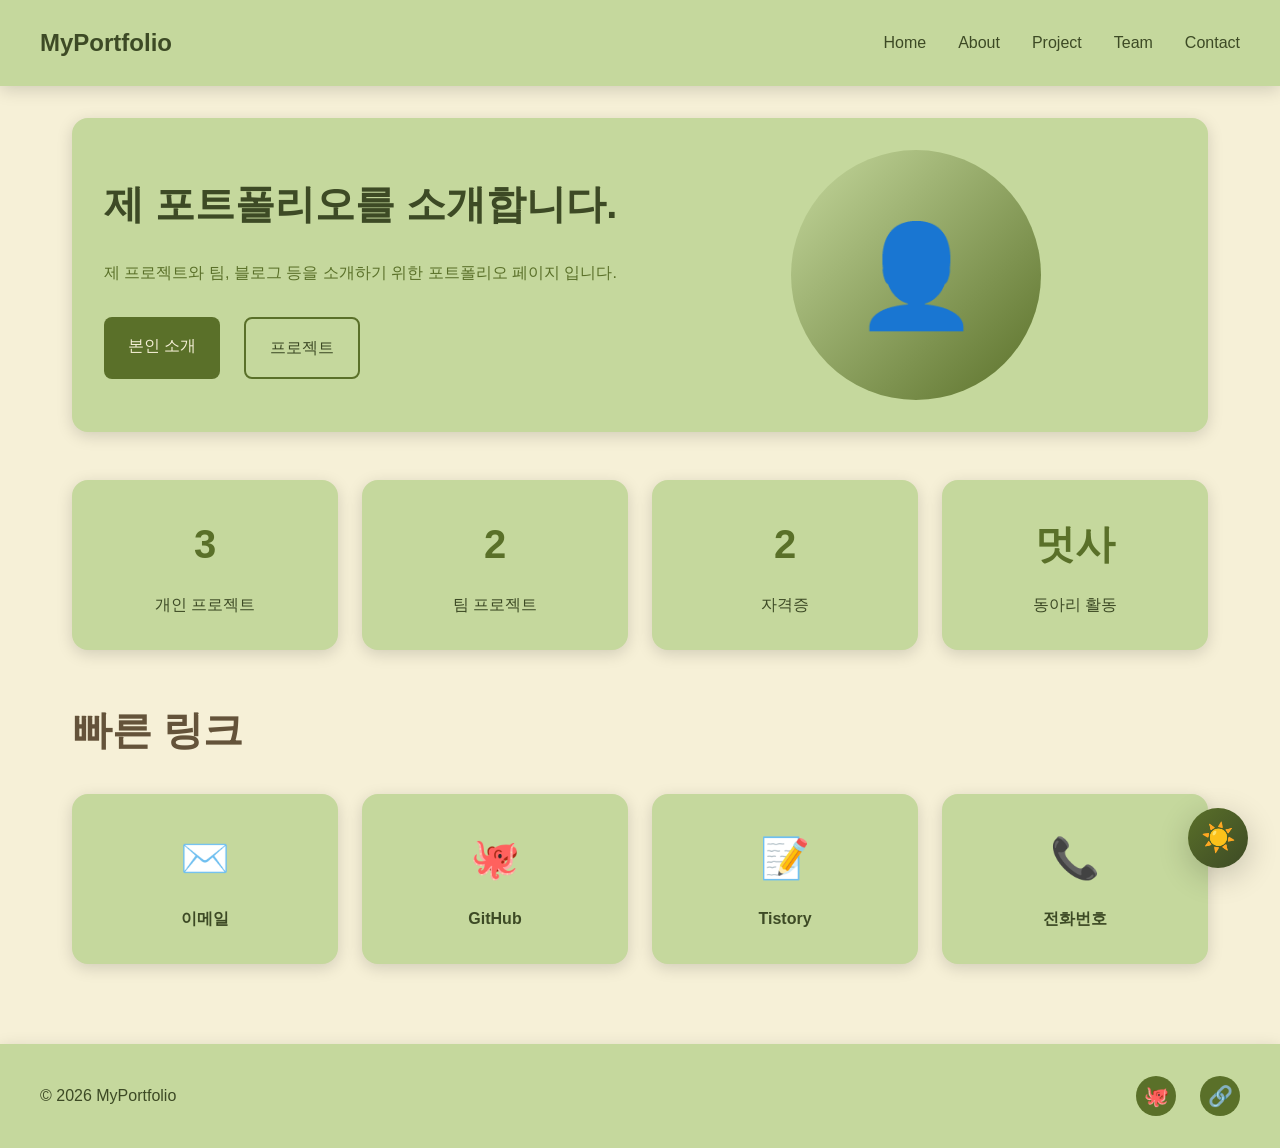
==== commit 7667b5dd: "chore: 폰트 색 추가 변경 Co-authored-by: Copilot <copilot@github.com>" ====
--- a/index.html
+++ b/index.html
@@ -19,6 +19,7 @@
       <a href="index.html" class="navbar-logo">MyPortfolio</a>
       <ul class="navbar-menu">
         <li><a href="index.html">Home</a></li>
+        <li><a href="about.html">About</a></li>
         <li><a href="project.html">Project</a></li>
         <li><a href="team.html">Team</a></li>
         <li><a href="contact.html">Contact</a></li>
@@ -31,10 +32,10 @@
     <!-- Hero Card -->
     <div class="card hero-card">
       <div class="hero-content">
-        <h1>제 포트폴리오를 소개합니다.</h1>
+        <h1 class="title">제 포트폴리오를 소개합니다.</h1>
         <p>제 프로젝트와 팀, 블로그 등을 소개하기 위한 포트폴리오 페이지 입니다.</p>
         <div class="hero-buttons">
-          <a href="#" class="btn btn-primary">본인 소개</a>
+          <a href="about.html" class="btn btn-primary">본인 소개</a>
           <a href="project.html" class="btn btn-secondary">프로젝트</a>
         </div>
       </div>
@@ -93,5 +94,8 @@
       </div>
     </div>
   </footer>
+
+  <!-- Dark Mode Persistence Script -->
+  <script src="script.js"></script>
 </body>
 </html>
--- a/style.css
+++ b/style.css
@@ -20,6 +20,7 @@
   --bg-secondary: var(--light-bg-secondary);
   --text-primary: var(--light-text-primary);
   --text-secondary: var(--light-text-secondary);
+  --hero-title-color: var(--light-text-primary);
   
   /* Spacing */
   --spacing-xs: 0.5rem;
@@ -55,6 +56,7 @@
   --bg-secondary: var(--dark-bg-secondary);
   --text-primary: var(--dark-text-primary);
   --text-secondary: var(--dark-text-secondary);
+  --hero-title-color: #64533a;
 }
 
 /* =============================================
@@ -281,7 +283,7 @@
   font-size: var(--font-size-2xl);
   font-weight: bold;
   margin-bottom: var(--spacing-lg);
-  color: var(--text-primary);
+  color:#64533a;
 }
 
 .section-subtitle {
@@ -356,6 +358,7 @@
 .hero-content h1 {
   font-size: var(--font-size-2xl);
   margin-bottom: var(--spacing-md);
+  color: var(--hero-title-color);
 }
 
 .hero-content p {
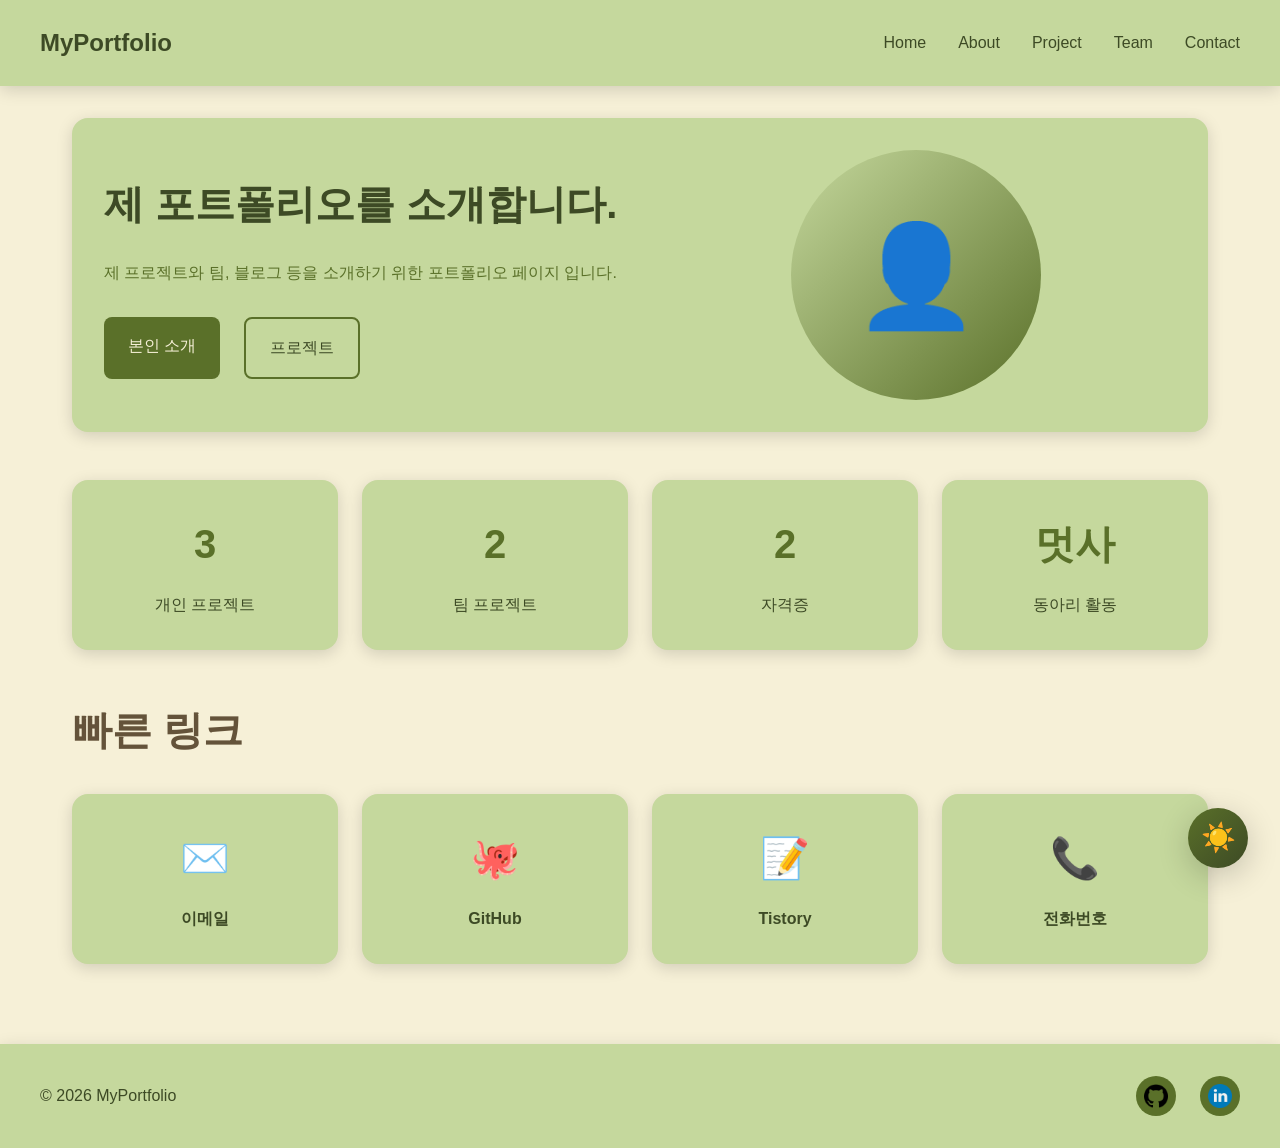
==== commit ca8bc309: "chore: 깃헙, 링크드인 아이콘 추가, contact페이지 내 내용으로 변경" ====
--- a/index.html
+++ b/index.html
@@ -89,8 +89,8 @@
     <div class="footer-container">
       <div class="footer-left">© 2026 MyPortfolio</div>
       <div class="footer-right">
-        <a href="https://github.com" target="_blank" class="icon-button">🐙</a>
-        <a href="https://linkedin.com" target="_blank" class="icon-button">🔗</a>
+        <a href="https://github.com/hamzgi" target="_blank" class="icon-button"><img src="img/github.png" alt="GitHub"></a>
+        <a href="https://www.linkedin.com/in/%ED%98%95%EC%A7%84-%EB%B0%95-b14102368/" target="_blank" class="icon-button"><img src="img/linkedin.png" alt="LinkedIn"></a>
       </div>
     </div>
   </footer>
--- a/style.css
+++ b/style.css
@@ -336,11 +336,19 @@
   font-size: 20px;
   transition: all 0.3s ease;
   text-decoration: none;
+  border-radius: 50%;
+  overflow: hidden;
 }
 
 .icon-button:hover {
   transform: scale(1.1);
   box-shadow: var(--shadow-md);
+}
+
+.icon-button img {
+  width: 60%;
+  height: 60%;
+  object-fit: contain;
 }
 
 /* =============================================
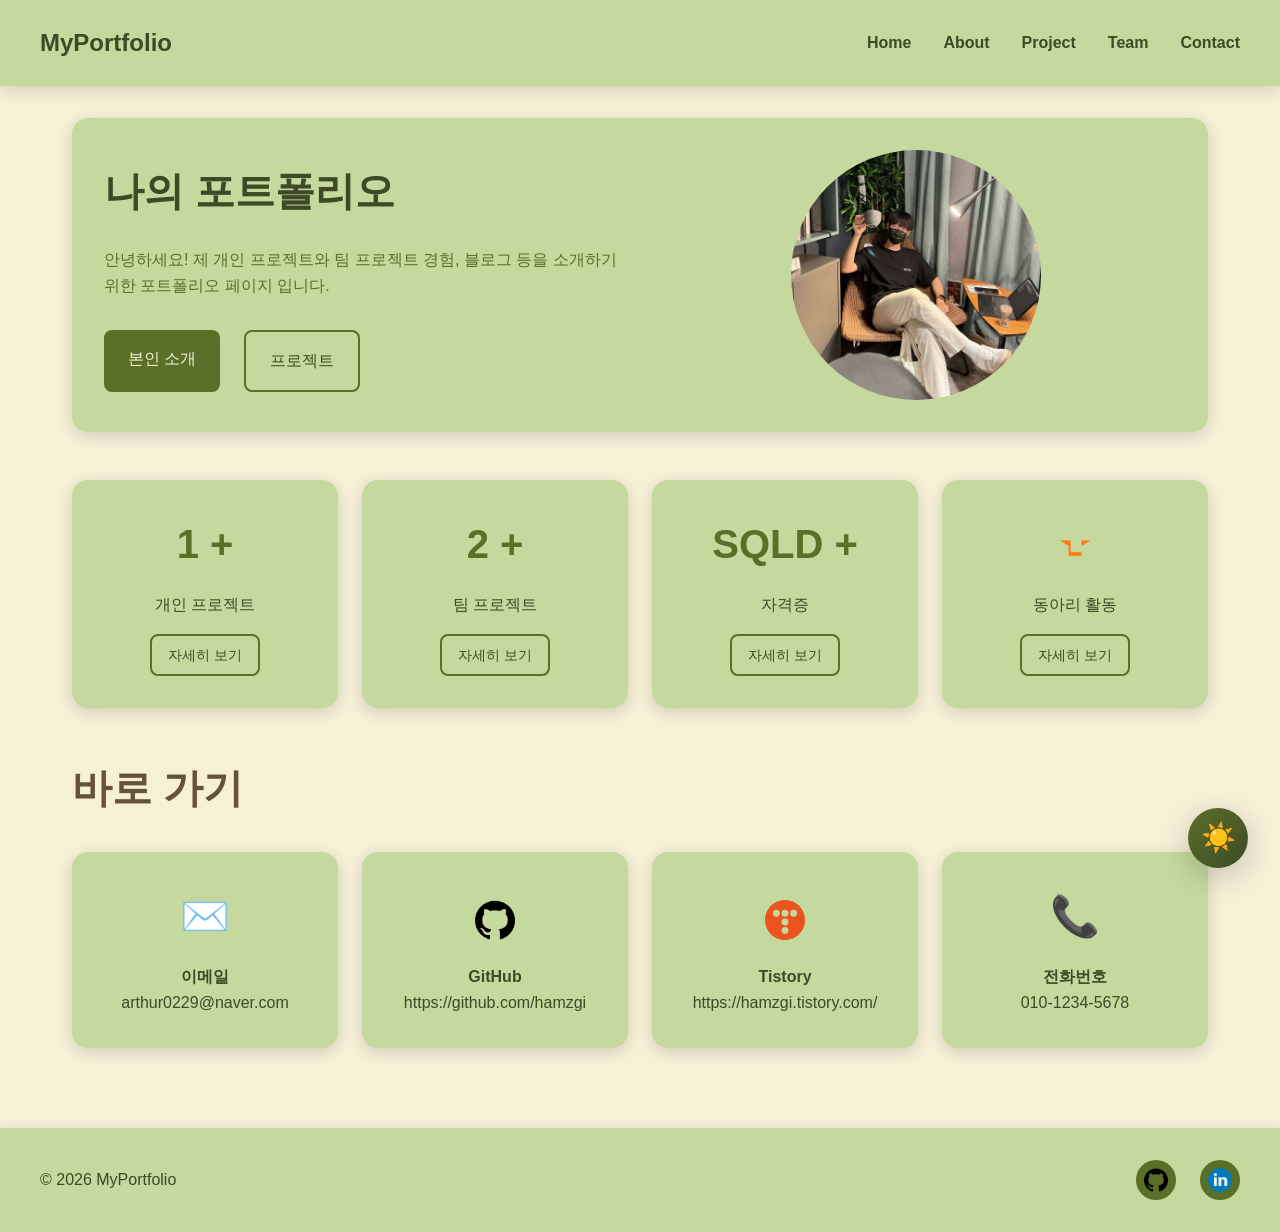
==== commit 20f18c67: "redir" ====
--- a/index.html
+++ b/index.html
@@ -1,11 +1,13 @@
 <!DOCTYPE html>
 <html lang="ko">
+
 <head>
   <meta charset="UTF-8">
   <meta name="viewport" content="width=device-width, initial-scale=1.0">
   <title>My Portfolio - Home</title>
   <link rel="stylesheet" href="style.css">
 </head>
+
 <body>
   <!-- Dark Mode Toggle (Checkbox Hack) -->
   <input type="checkbox" id="darkModeToggle">
@@ -32,54 +34,76 @@
     <!-- Hero Card -->
     <div class="card hero-card">
       <div class="hero-content">
-        <h1 class="title">제 포트폴리오를 소개합니다.</h1>
-        <p>제 프로젝트와 팀, 블로그 등을 소개하기 위한 포트폴리오 페이지 입니다.</p>
+        <h1 class="title">나의 포트폴리오</h1>
+        <p>안녕하세요! 제 개인 프로젝트와 팀 프로젝트 경험, 블로그 등을 소개하기 위한 포트폴리오 페이지 입니다.</p>
         <div class="hero-buttons">
           <a href="about.html" class="btn btn-primary">본인 소개</a>
           <a href="project.html" class="btn btn-secondary">프로젝트</a>
         </div>
       </div>
-      <div class="hero-avatar">👤</div>
+      <div class="hero-avatar">
+        <img src="img/itsme.jpg" alt="프로필 사진">
+      </div>
     </div>
 
     <!-- Statistics Section -->
     <div class="stats-grid">
       <div class="stat-card">
-        <div class="stat-number">3</div>
-        <div class="stat-label">개인 프로젝트</div>
+        <div class="stat-number">1 +</div>
+        <div class="stat-label" style="margin-bottom: var(--spacing-sm);">개인 프로젝트</div>
+        <a href="project.html" class="btn btn-secondary"
+          style="font-size: var(--font-size-xs); padding: var(--spacing-xs) var(--spacing-sm);">자세히 보기</a>
       </div>
       <div class="stat-card">
-        <div class="stat-number">2</div>
-        <div class="stat-label">팀 프로젝트</div>
+        <div class="stat-number">2 +</div>
+        <div class="stat-label" style="margin-bottom: var(--spacing-sm);">팀 프로젝트</div>
+        <a href="team.html" class="btn btn-secondary"
+          style="font-size: var(--font-size-xs); padding: var(--spacing-xs) var(--spacing-sm);">자세히 보기</a>
       </div>
       <div class="stat-card">
-        <div class="stat-number">2</div>
-        <div class="stat-label">자격증</div>
+        <div class="stat-number">SQLD +</div>
+        <div class="stat-label" style="margin-bottom: var(--spacing-sm);">자격증</div>
+        <a href="about.html#certificates" class="btn btn-secondary"
+          style="font-size: var(--font-size-xs); padding: var(--spacing-xs) var(--spacing-sm);">자세히 보기</a>
       </div>
       <div class="stat-card">
-        <div class="stat-number">멋사</div>
-        <div class="stat-label">동아리 활동</div>
+        <div class="stat-number">
+          <img src="img/likelion.png" alt="멋쟁이사자처럼" style="height: 36px; object-fit: contain; vertical-align: middle;">
+        </div>
+        <div class="stat-label" style="margin-bottom: var(--spacing-sm);">동아리 활동</div>
+        <a href="about.html#clubs" class="btn btn-secondary"
+          style="font-size: var(--font-size-xs); padding: var(--spacing-xs) var(--spacing-sm);">자세히 보기</a>
       </div>
     </div>
 
     <!-- Quick Links Section -->
-    <h2 class="section-title">빠른 링크</h2>
+    <h2 class="section-title">바로 가기</h2>
     <div class="quick-links">
       <a href="mailto:your-email@example.com" class="quick-link-card">
         <div class="quick-link-icon">✉️</div>
         <div class="quick-link-label">이메일</div>
+        <p>arthur0229@naver.com</p>
       </a>
       <a href="https://github.com" target="_blank" class="quick-link-card">
-        <div class="quick-link-icon">🐙</div>
+        <div class="quick-link-icon">
+          <img src="img/github.png" alt="GitHub"
+            style="width: 40px; height: 40px; object-fit: contain; vertical-align: middle;">
+        </div>
         <div class="quick-link-label">GitHub</div>
+        <p>https://github.com/hamzgi</p>
       </a>
       <a href="https://tistory.com" target="_blank" class="quick-link-card">
-        <div class="quick-link-icon">📝</div>
+        <div class="quick-link-icon">
+          <img src="img/tistory.svg" alt="Tistory"
+            style="width: 40px; height: 40px; object-fit: contain; vertical-align: middle;">
+        </div>
         <div class="quick-link-label">Tistory</div>
+        <p>https://hamzgi.tistory.com/</p>
       </a>
       <a href="tel:+82123456789" class="quick-link-card">
         <div class="quick-link-icon">📞</div>
         <div class="quick-link-label">전화번호</div>
+        <p>010-1234-5678</p>
       </a>
     </div>
   </main>
@@ -89,8 +113,10 @@
     <div class="footer-container">
       <div class="footer-left">© 2026 MyPortfolio</div>
       <div class="footer-right">
-        <a href="https://github.com/hamzgi" target="_blank" class="icon-button"><img src="img/github.png" alt="GitHub"></a>
-        <a href="https://www.linkedin.com/in/%ED%98%95%EC%A7%84-%EB%B0%95-b14102368/" target="_blank" class="icon-button"><img src="img/linkedin.png" alt="LinkedIn"></a>
+        <a href="https://github.com/hamzgi" target="_blank" class="icon-button"><img src="img/github.png"
+            alt="GitHub"></a>
+        <a href="https://www.linkedin.com/in/%ED%98%95%EC%A7%84-%EB%B0%95-b14102368/" target="_blank"
+          class="icon-button"><img src="img/linkedin.png" alt="LinkedIn"></a>
       </div>
     </div>
   </footer>
@@ -98,4 +124,5 @@
   <!-- Dark Mode Persistence Script -->
   <script src="script.js"></script>
 </body>
-</html>
+
+</html>
--- a/style.css
+++ b/style.css
@@ -8,38 +8,38 @@
   --light-bg-secondary: #c5d89d;
   --light-text-primary: #3d4a25;
   --light-text-secondary: #5a7029;
-  
+
   /* Dark Mode Colors */
   --dark-bg-primary: #222831;
   --dark-bg-secondary: #393e46;
   --dark-text-primary: #E8DCC3;
   --dark-text-secondary: #C4A575;
-  
+
   /* Mode Active */
   --bg-primary: var(--light-bg-primary);
   --bg-secondary: var(--light-bg-secondary);
   --text-primary: var(--light-text-primary);
   --text-secondary: var(--light-text-secondary);
   --hero-title-color: var(--light-text-primary);
-  
+
   /* Spacing */
   --spacing-xs: 0.5rem;
   --spacing-sm: 1rem;
   --spacing-md: 1.5rem;
   --spacing-lg: 2rem;
   --spacing-xl: 3rem;
-  
+
   /* Border Radius */
   --radius-sm: 8px;
   --radius-md: 16px;
   --radius-lg: 24px;
   --radius-full: 50%;
-  
+
   /* Shadow */
   --shadow-sm: 0 2px 8px rgba(0, 0, 0, 0.1);
   --shadow-md: 0 4px 16px rgba(0, 0, 0, 0.15);
   --shadow-lg: 0 8px 32px rgba(0, 0, 0, 0.2);
-  
+
   /* Typography */
   --font-family: 'Segoe UI', Tahoma, Geneva, Verdana, sans-serif;
   --font-size-xs: 0.875rem;
@@ -51,7 +51,7 @@
 }
 
 /* Dark mode toggle using checkbox hack */
-#darkModeToggle:checked ~ * {
+#darkModeToggle:checked~* {
   --bg-primary: var(--dark-bg-primary);
   --bg-secondary: var(--dark-bg-secondary);
   --text-primary: var(--dark-text-primary);
@@ -116,6 +116,13 @@
   font-weight: bold;
   color: var(--text-primary);
   text-decoration: none;
+  transition: transform 0.3s ease, color 0.3s ease;
+  display: inline-block;
+}
+
+.navbar-logo:hover {
+  transform: scale(1.05);
+  color: var(--text-secondary);
 }
 
 .navbar-menu {
@@ -129,11 +136,33 @@
   color: var(--text-primary);
   text-decoration: none;
   font-size: var(--font-size-sm);
-  transition: color 0.3s ease;
+  font-weight: 600;
+  position: relative;
+  display: inline-block;
+  padding: 4px 0;
+  transition: color 0.3s ease, transform 0.3s ease;
+}
+
+.navbar-menu a::after {
+  content: '';
+  position: absolute;
+  width: 0%;
+  height: 2px;
+  bottom: 0;
+  left: 50%;
+  background-color: var(--text-secondary);
+  transition: all 0.3s ease;
+  transform: translateX(-50%);
+  border-radius: 2px;
 }
 
 .navbar-menu a:hover {
   color: var(--text-secondary);
+  transform: translateY(-2px);
+}
+
+.navbar-menu a:hover::after {
+  width: 100%;
 }
 
 /* =============================================
@@ -166,7 +195,7 @@
   transition: all 0.3s ease;
 }
 
-#darkModeToggle:checked ~ .floating-toggle::after {
+#darkModeToggle:checked~.floating-toggle::after {
   content: '🌙';
 }
 
@@ -283,7 +312,7 @@
   font-size: var(--font-size-2xl);
   font-weight: bold;
   margin-bottom: var(--spacing-lg);
-  color:#64533a;
+  color: #64533a;
 }
 
 .section-subtitle {
@@ -390,6 +419,13 @@
   justify-content: center;
   font-size: 100px;
   margin: 0 auto;
+  overflow: hidden;
+}
+
+.hero-avatar img {
+  width: 100%;
+  height: 100%;
+  object-fit: cover;
 }
 
 .stats-grid {
@@ -706,10 +742,16 @@
   font-size: var(--font-size-sm);
   color: var(--text-primary);
   text-decoration: none;
+  background-color: rgba(0, 0, 0, 0.1);
+  padding: var(--spacing-xs) var(--spacing-sm);
+  border-radius: var(--radius-md);
+  display: inline-block;
+  margin-top: 4px;
 }
 
 .contact-info-value:hover {
   color: var(--text-secondary);
+  background-color: rgba(0, 0, 0, 0.15);
 }
 
 .contact-socials {
@@ -814,4 +856,4 @@
   .team-project-buttons {
     flex-direction: column;
   }
-}
+}
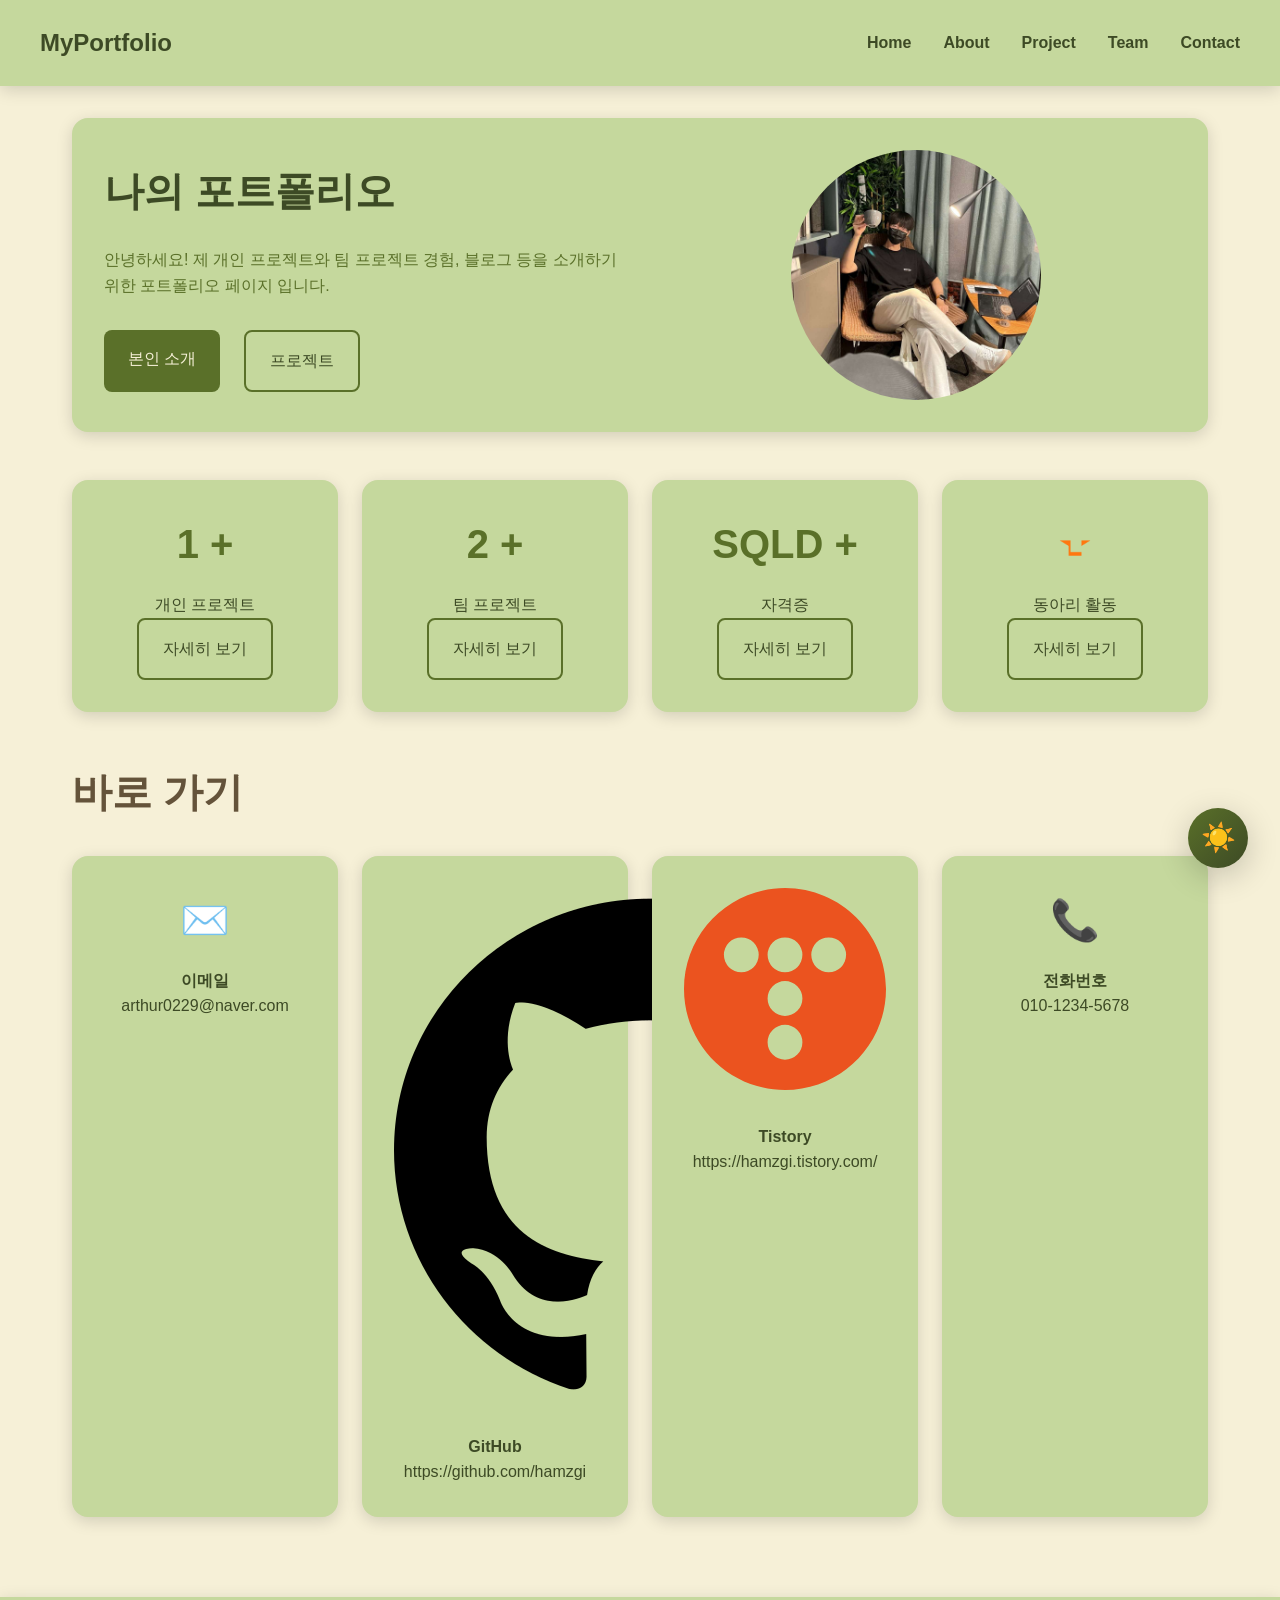
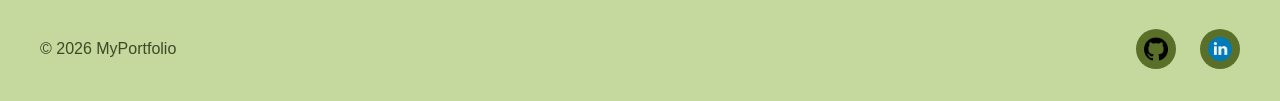
==== commit 96be2ec2: "홈페이지 링크 수정" ====
--- a/index.html
+++ b/index.html
@@ -50,29 +50,25 @@
     <div class="stats-grid">
       <div class="stat-card">
         <div class="stat-number">1 +</div>
-        <div class="stat-label" style="margin-bottom: var(--spacing-sm);">개인 프로젝트</div>
-        <a href="project.html" class="btn btn-secondary"
-          style="font-size: var(--font-size-xs); padding: var(--spacing-xs) var(--spacing-sm);">자세히 보기</a>
+        <div class="stat-label mb-sm">개인 프로젝트</div>
+        <a href="project.html" class="btn btn-secondary btn-small">자세히 보기</a>
       </div>
       <div class="stat-card">
         <div class="stat-number">2 +</div>
-        <div class="stat-label" style="margin-bottom: var(--spacing-sm);">팀 프로젝트</div>
-        <a href="team.html" class="btn btn-secondary"
-          style="font-size: var(--font-size-xs); padding: var(--spacing-xs) var(--spacing-sm);">자세히 보기</a>
+        <div class="stat-label mb-sm">팀 프로젝트</div>
+        <a href="team.html" class="btn btn-secondary btn-small">자세히 보기</a>
       </div>
       <div class="stat-card">
         <div class="stat-number">SQLD +</div>
-        <div class="stat-label" style="margin-bottom: var(--spacing-sm);">자격증</div>
-        <a href="about.html#certificates" class="btn btn-secondary"
-          style="font-size: var(--font-size-xs); padding: var(--spacing-xs) var(--spacing-sm);">자세히 보기</a>
+        <div class="stat-label mb-sm">자격증</div>
+        <a href="about.html#certificates" class="btn btn-secondary btn-small">자세히 보기</a>
       </div>
       <div class="stat-card">
         <div class="stat-number">
           <img src="img/likelion.png" alt="멋쟁이사자처럼" style="height: 36px; object-fit: contain; vertical-align: middle;">
         </div>
-        <div class="stat-label" style="margin-bottom: var(--spacing-sm);">동아리 활동</div>
-        <a href="about.html#clubs" class="btn btn-secondary"
-          style="font-size: var(--font-size-xs); padding: var(--spacing-xs) var(--spacing-sm);">자세히 보기</a>
+        <div class="stat-label mb-sm">동아리 활동</div>
+        <a href="about.html#clubs" class="btn btn-secondary btn-small">자세히 보기</a>
       </div>
     </div>
 
@@ -84,18 +80,16 @@
         <div class="quick-link-label">이메일</div>
         <p>arthur0229@naver.com</p>
       </a>
-      <a href="https://github.com" target="_blank" class="quick-link-card">
+      <a href="https://github.com/hamzgi" target="_blank" class="quick-link-card">
         <div class="quick-link-icon">
-          <img src="img/github.png" alt="GitHub"
-            style="width: 40px; height: 40px; object-fit: contain; vertical-align: middle;">
+          <img src="img/github.png" alt="GitHub" class="icon-img-md">
         </div>
         <div class="quick-link-label">GitHub</div>
         <p>https://github.com/hamzgi</p>
       </a>
-      <a href="https://tistory.com" target="_blank" class="quick-link-card">
+      <a href="https://hamzgi.tistory.com/" target="_blank" class="quick-link-card">
         <div class="quick-link-icon">
-          <img src="img/tistory.svg" alt="Tistory"
-            style="width: 40px; height: 40px; object-fit: contain; vertical-align: middle;">
+          <img src="img/tistory.svg" alt="Tistory" class="icon-img-md">
         </div>
         <div class="quick-link-label">Tistory</div>
         <p>https://hamzgi.tistory.com/</p>
